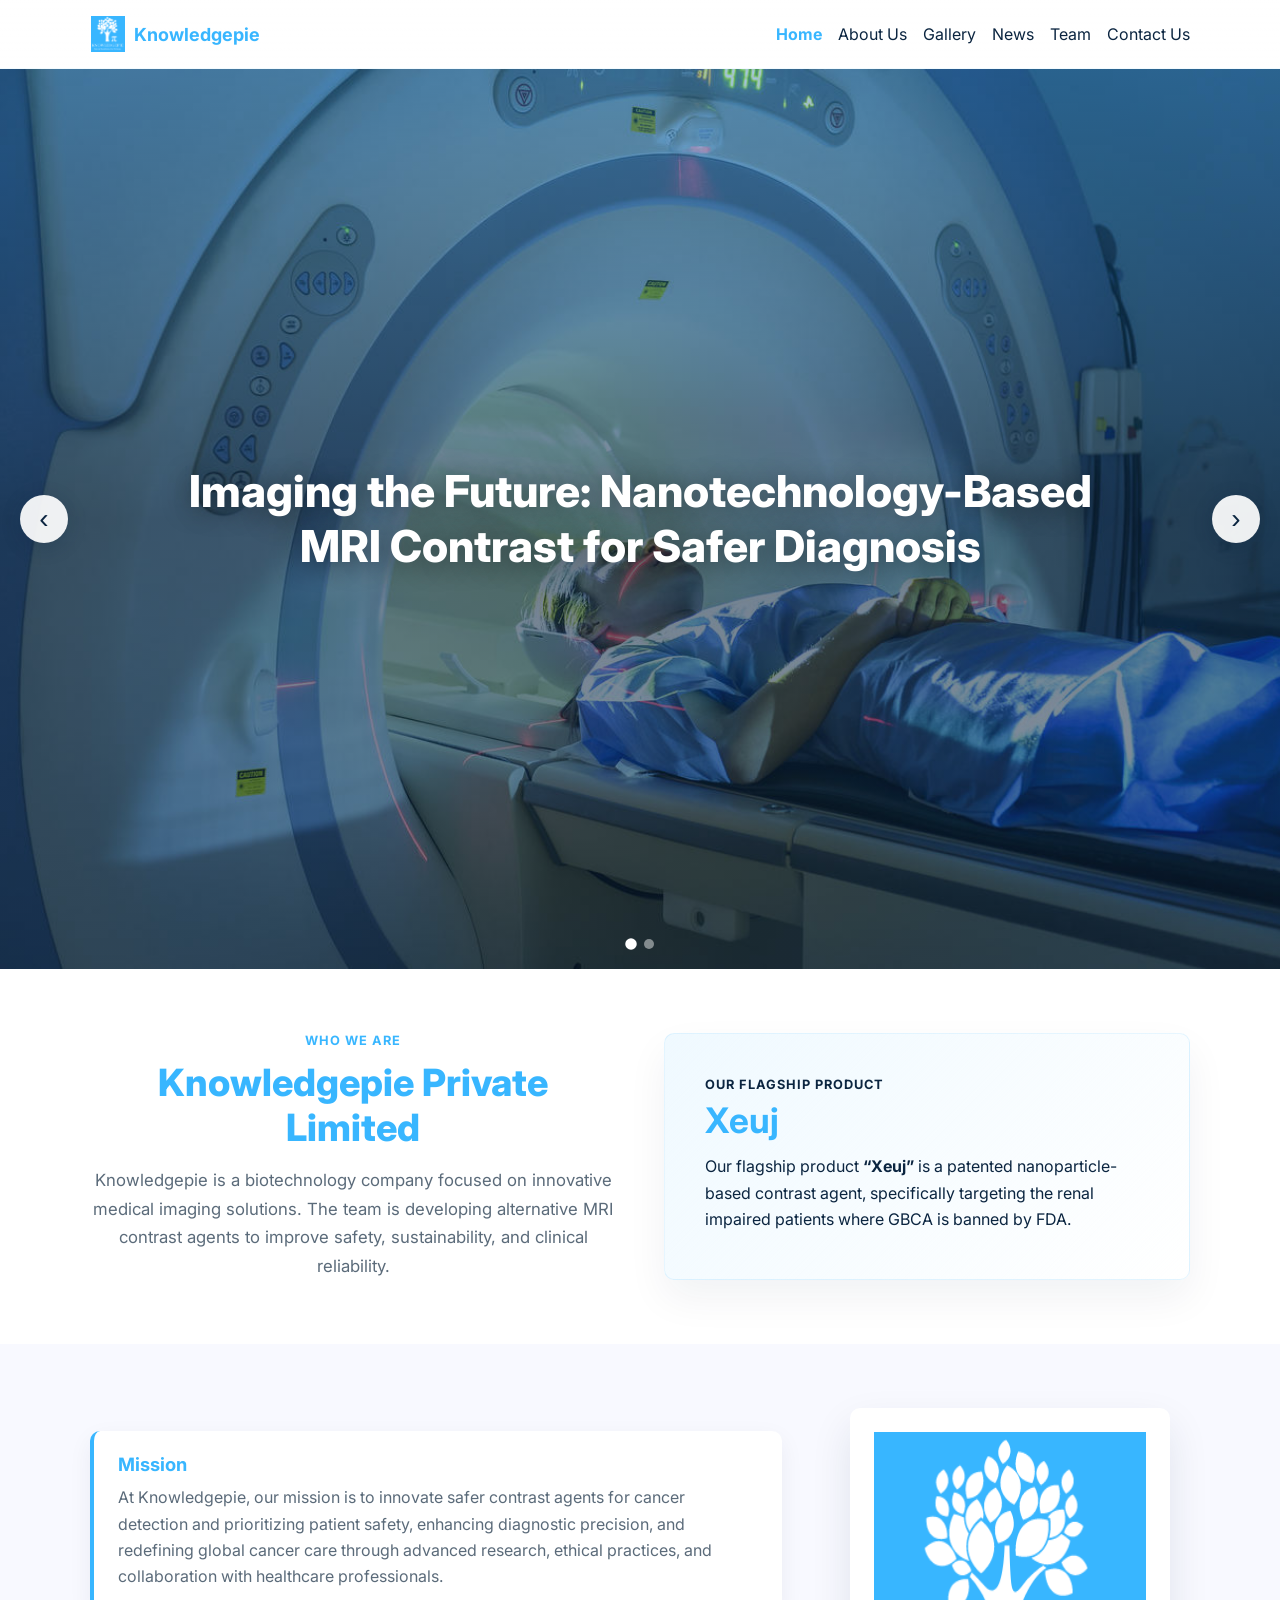
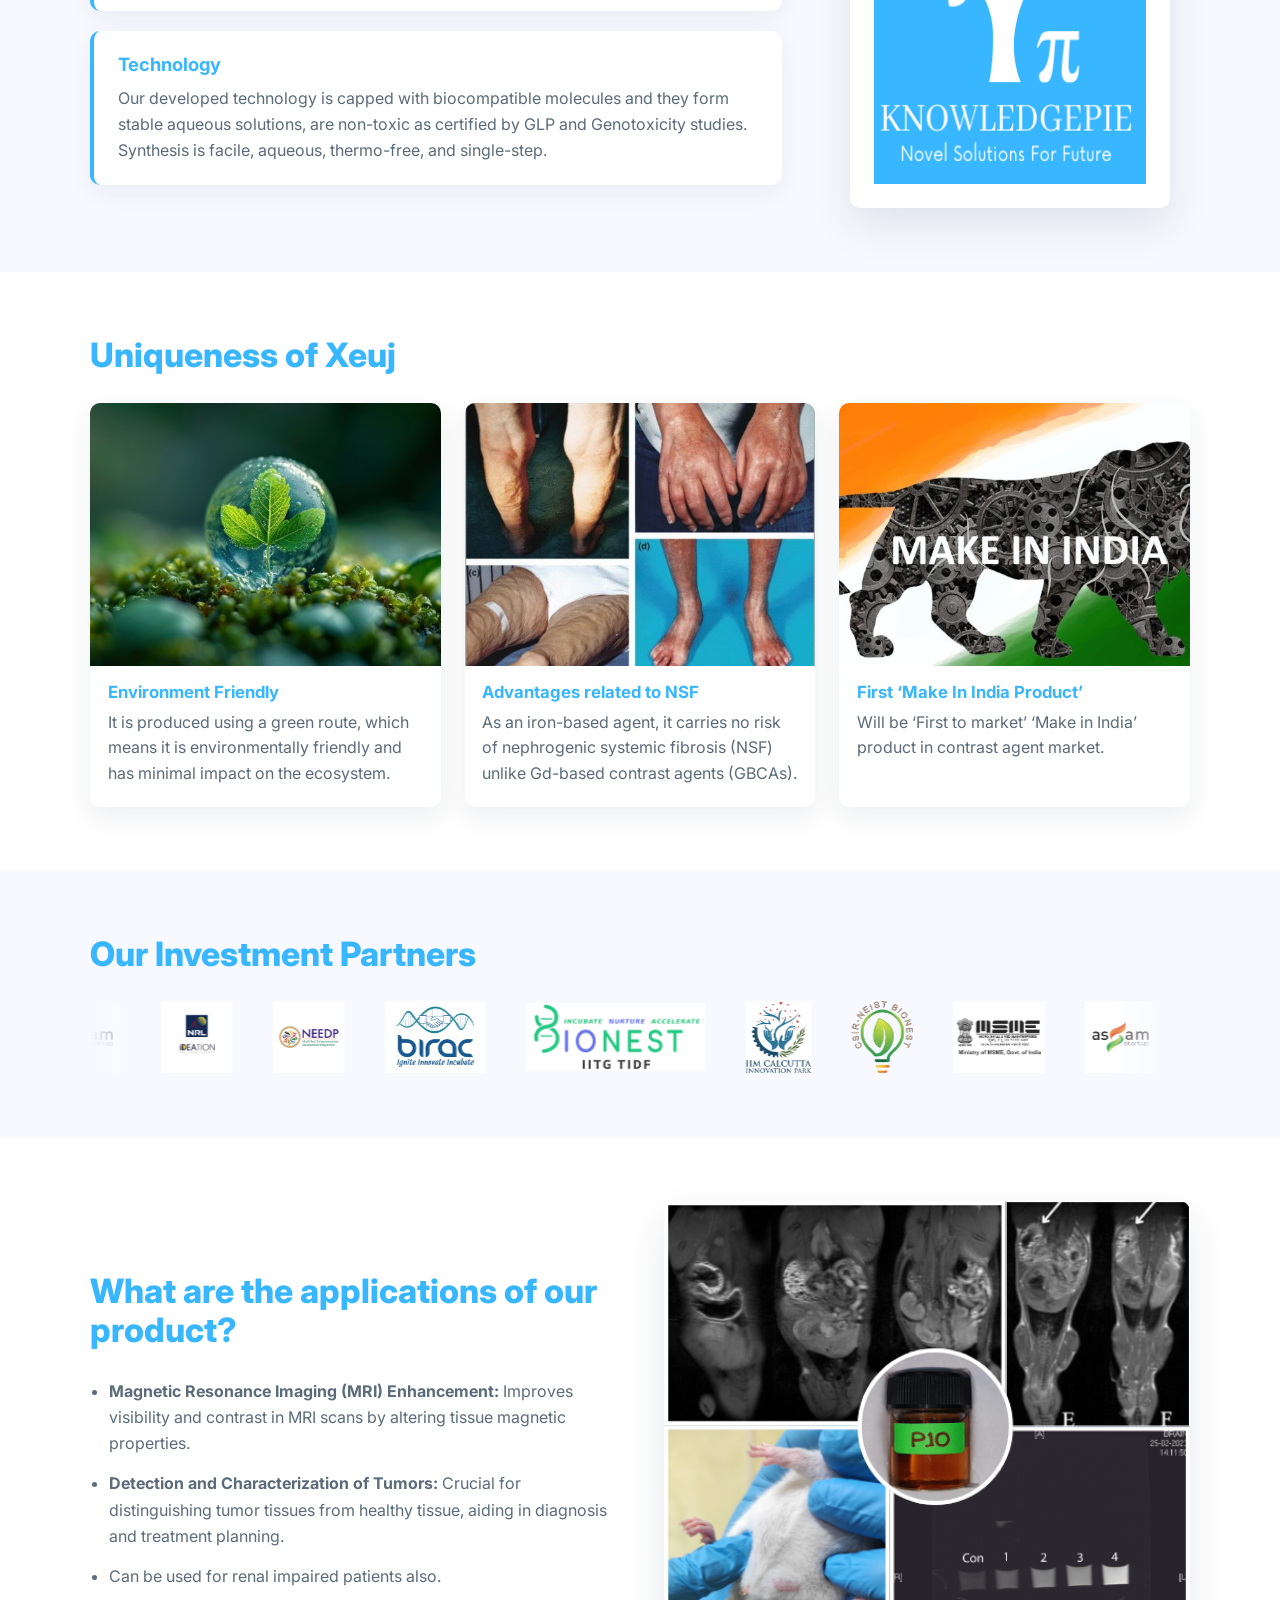
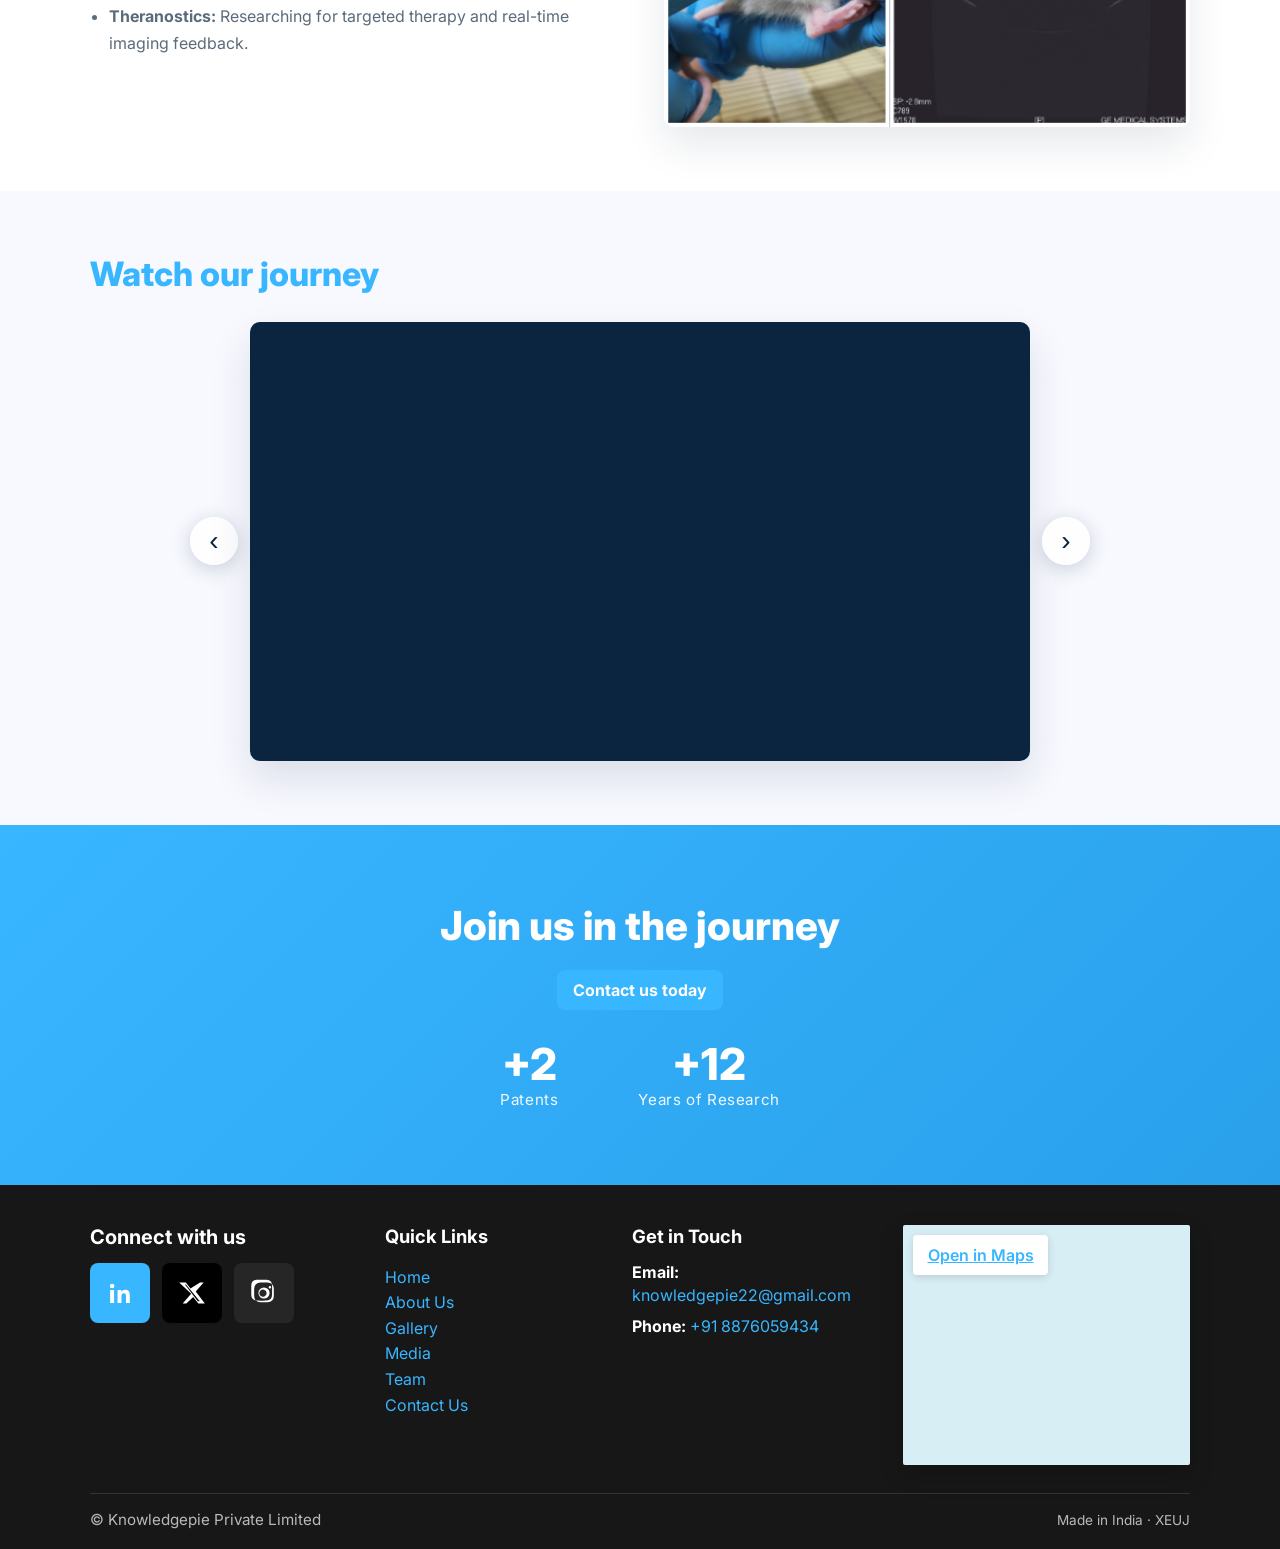
==== index.html @ c843dbf9 "first commit" ====
<!doctype html>
<html lang="en">

<head>
  <meta charset="utf-8" />
  <meta name="viewport" content="width=device-width,initial-scale=1" />
  <title>Knowledgepie — Green MRI Contrast</title>
  <link rel="preconnect" href="https://fonts.gstatic.com" crossorigin>
  <link href="https://fonts.googleapis.com/css2?family=Inter:wght@300;400;600;700;800&display=swap" rel="stylesheet">
  <link rel="stylesheet" href="css/style.css">
</head>

<body class="page-home">
  <header class="site-header">
    <div class="container header-inner">
      <a class="brand" href="index.html">
        <img src="media/logo.png" alt="Knowledgepie logo" class="brand-logo">
        <span class="brand-text">Knowledgepie</span>
      </a>
      <button id="navToggle" class="nav-toggle" type="button" aria-label="Open menu" aria-expanded="false" aria-controls="siteNav">
        <span class="nav-toggle-icon nav-toggle-menu" aria-hidden="true">☰</span>
        <span class="nav-toggle-icon nav-toggle-close" aria-hidden="true">✕</span>
      </button>
      <nav id="siteNav" class="site-nav">
        <a href="index.html">Home</a>
        <a href="about.html">About Us</a>
        <a href="gallery.html">Gallery</a>
        <a href="news.html">News</a>
        <a href="team.html">Team</a>
        <a href="contact.html">Contact Us</a>
      </nav>
    </div>
  </header>

  <main class="home-main">
    <section class="home-banner" aria-label="Featured highlights">
      <div class="home-banner-track" id="homeBannerTrack">
        <article class="home-banner-slide is-active" data-slide="0">
          <img src="media/index/banner1.jpg" alt="Nanotechnology-based MRI contrast research" width="1920" height="1080">
          <div class="home-banner-overlay">
            <p class="home-banner-text">Imaging the Future: Nanotechnology-Based MRI Contrast for Safer Diagnosis</p>
          </div>
        </article>
        <article class="home-banner-slide" data-slide="1" hidden>
          <img src="media/index/banner2.jpg" alt="Xeuj nanoparticle contrast agent" width="1920" height="1080">
          <div class="home-banner-overlay">
            <p class="home-banner-text">Xeuj is a patented nanoparticle-based contrast agent, specifically targeting the renal impaired patients where GBCA is banned by FDA</p>
          </div>
        </article>
      </div>
      <button type="button" class="home-carousel-btn home-banner-prev" id="homeBannerPrev" aria-label="Previous slide">‹</button>
      <button type="button" class="home-carousel-btn home-banner-next" id="homeBannerNext" aria-label="Next slide">›</button>
      <div class="home-banner-dots" id="homeBannerDots" role="tablist" aria-label="Banner slides">
        <button type="button" role="tab" aria-selected="true" aria-controls="homeBannerTrack" data-index="0" class="is-active"></button>
        <button type="button" role="tab" aria-selected="false" data-index="1"></button>
      </div>
    </section>

    <section class="home-section home-intro">
      <div class="container home-intro-grid">
        <div class="home-intro-col home-about">
          <p class="eyebrow">Who we are</p>
          <h2>Knowledgepie Private Limited</h2>
          <p class="home-about-lead">Knowledgepie is a biotechnology company focused on innovative medical imaging solutions. The team is developing alternative MRI contrast agents to improve safety, sustainability, and clinical reliability.</p>
        </div>
        <div class="home-intro-col home-xeuj">
          <div class="home-xeuj-card">
            <p class="eyebrow">Our flagship product</p>
            <h2>Xeuj</h2>
            <p>Our flagship product <strong>“Xeuj”</strong> is a patented nanoparticle-based contrast agent, specifically targeting the renal impaired patients where GBCA is banned by FDA.</p>
          </div>
        </div>
      </div>
    </section>

    <section class="home-section home-mission-tech alt">
      <div class="container home-mission-tech-grid">
        <div class="home-mission-tech-copy">
          <div class="home-pillar">
            <h3>Mission</h3>
            <p>At Knowledgepie, our mission is to innovate safer contrast agents for cancer detection and prioritizing patient safety, enhancing diagnostic precision, and redefining global cancer care through advanced research, ethical practices, and collaboration with healthcare professionals.</p>
          </div>
          <div class="home-pillar">
            <h3>Technology</h3>
            <p>Our developed technology is capped with biocompatible molecules and they form stable aqueous solutions, are non-toxic as certified by GLP and Genotoxicity studies. Synthesis is facile, aqueous, thermo-free, and single-step.</p>
          </div>
        </div>
        <div class="home-mission-tech-visual">
          <img src="media/logo.png" alt="Knowledgepie innovation" width="400" height="400" loading="lazy">
        </div>
      </div>
    </section>

    <section class="home-section home-uniqueness" aria-label="Uniqueness of Xeuj">
      <div class="container">
        <h2 class="home-section-title">Uniqueness of Xeuj</h2>
        <div class="home-uniqueness-grid">
          <article class="home-unique-card">
            <div class="home-unique-media">
              <img src="media/index/environentment%20friendly.jpg" alt="Environment friendly production" width="400" height="300" loading="lazy">
            </div>
            <h3>Environment Friendly</h3>
            <p>It is produced using a green route, which means it is environmentally friendly and has minimal impact on the ecosystem.</p>
          </article>
          <article class="home-unique-card">
            <div class="home-unique-media">
              <img src="media/index/Advantages%20related%20to%20NSF.jpg" alt="Advantages related to NSF" width="400" height="300" loading="lazy">
            </div>
            <h3>Advantages related to NSF</h3>
            <p>As an iron-based agent, it carries no risk of nephrogenic systemic fibrosis (NSF) unlike Gd-based contrast agents (GBCAs).</p>
          </article>
          <article class="home-unique-card">
            <div class="home-unique-media">
              <img src="media/index/Make-in-India.jpg" alt="Make in India product" width="400" height="300" loading="lazy">
            </div>
            <h3>First &lsquo;Make In India Product&rsquo;</h3>
            <p>Will be &lsquo;First to market&rsquo; &lsquo;Make in India&rsquo; product in contrast agent market.</p>
          </article>
        </div>
      </div>
    </section>

    <section class="home-section home-partners alt" aria-label="Investment partners">
      <div class="container">
        <h2 class="home-section-title">Our Investment Partners</h2>
        <div class="home-partners-carousel">
          <div class="home-partners-track" id="homePartnersTrack">
            <img src="media/index/partner1.jpg" alt="Investment partner" width="200" height="120" loading="lazy">
            <img src="media/index/partner2.jpg" alt="Investment partner" width="200" height="120" loading="lazy">
            <img src="media/index/partner3.png" alt="Investment partner" width="200" height="120" loading="lazy">
            <img src="media/index/partner4.jpg" alt="Investment partner" width="200" height="120" loading="lazy">
            <img src="media/index/partner5.png" alt="Investment partner" width="200" height="120" loading="lazy">
            <img src="media/index/partner6.png" alt="Investment partner" width="200" height="120" loading="lazy">
            <img src="media/index/partner7.png" alt="Investment partner" width="200" height="120" loading="lazy">
            <img src="media/index/partner8.jpeg" alt="Investment partner" width="200" height="120" loading="lazy">
          </div>
        </div>
      </div>
    </section>

    <section class="home-section home-applications">
      <div class="container home-applications-grid">
        <div class="home-applications-copy">
          <h2 class="home-section-title">What are the applications of our product?</h2>
          <ul class="home-applications-list">
            <li><strong>Magnetic Resonance Imaging (MRI) Enhancement:</strong> Improves visibility and contrast in MRI scans by altering tissue magnetic properties.</li>
            <li><strong>Detection and Characterization of Tumors:</strong> Crucial for distinguishing tumor tissues from healthy tissue, aiding in diagnosis and treatment planning.</li>
            <li>Can be used for renal impaired patients also.</li>
            <li><strong>Theranostics:</strong> Researching for targeted therapy and real-time imaging feedback.</li>
          </ul>
        </div>
        <div class="home-applications-visual">
          <img src="media/index/applications.png" alt="Applications of Xeuj MRI contrast agent" width="600" height="500" loading="lazy">
        </div>
      </div>
    </section>

    <section class="home-section home-videos alt" aria-label="Videos">
      <div class="container">
        <h2 class="home-section-title">Watch our journey</h2>
        <div class="home-videos-carousel" id="homeVideosCarousel">
          <button type="button" class="home-carousel-btn home-videos-prev" id="homeVideosPrev" aria-label="Previous video">‹</button>
          <div class="home-videos-viewport">
            <div class="home-videos-track" id="homeVideosTrack">
              <div class="home-video-slide is-active" data-youtube-id="">
                <div class="home-video-embed">
                  <iframe title="Knowledgepie video 1" data-src="" allow="accelerometer; autoplay; clipboard-write; encrypted-media; gyroscope; picture-in-picture" allowfullscreen loading="lazy"></iframe>
                </div>
              </div>
              <div class="home-video-slide" data-youtube-id="" hidden>
                <div class="home-video-embed">
                  <iframe title="Knowledgepie video 2" data-src="" allow="accelerometer; autoplay; clipboard-write; encrypted-media; gyroscope; picture-in-picture" allowfullscreen loading="lazy"></iframe>
                </div>
              </div>
            </div>
          </div>
          <button type="button" class="home-carousel-btn home-videos-next" id="homeVideosNext" aria-label="Next video">›</button>
        </div>
      </div>
    </section>

    <section class="home-cta" aria-label="Join us">
      <div class="container home-cta-inner">
        <h2>Join us in the journey</h2>
        <a href="contact.html" class="btn primary home-cta-btn">Contact us today</a>
        <div class="home-stats">
          <div class="home-stat">
            <span class="home-stat-value" data-count="2">+2</span>
            <span class="home-stat-label">Patents</span>
          </div>
          <div class="home-stat">
            <span class="home-stat-value" data-count="12">+12</span>
            <span class="home-stat-label">Years of Research</span>
          </div>
        </div>
      </div>
    </section>
  </main>

  <footer class="site-footer">
    <div class="container footer-grid">
      <section class="footer-col footer-social" aria-labelledby="footer-connect-title">
        <h2 id="footer-connect-title">Connect with us</h2>
        <div class="social-links" aria-label="Social links">
          <a class="social-link linkedin" href="#" aria-label="LinkedIn">
            <svg viewBox="0 0 24 24" aria-hidden="true">
              <path
                d="M6.94 20.5H3.56V9.49h3.38V20.5ZM5.25 8a1.96 1.96 0 1 1 0-3.92 1.96 1.96 0 0 1 0 3.92Zm15.25 12.5h-3.37v-5.35c0-1.28-.03-2.93-1.79-2.93-1.8 0-2.08 1.4-2.08 2.84v5.44H9.9V9.49h3.23v1.5h.05c.45-.85 1.55-1.75 3.2-1.75 3.42 0 4.05 2.25 4.05 5.18v6.08Z" />
            </svg>
          </a>
          <a class="social-link x" href="#" aria-label="X">
            <svg viewBox="0 0 24 24" aria-hidden="true">
              <path
                d="M18.9 3H22l-6.78 7.75L23 21h-5.58l-4.37-5.67L7.14 21H4.01l7.28-8.33L1 3h5.73l3.93 5.15L18.9 3Zm-1.95 16h1.72L6.8 4.81H5.96L16.95 19Z" />
            </svg>
          </a>
          <a class="social-link instagram" href="#" aria-label="Instagram">
            <svg viewBox="0 0 24 24" aria-hidden="true">
              <path
                d="M12 7.2A4.8 4.8 0 1 0 12 16.8 4.8 4.8 0 0 0 12 7.2Zm0 7.92A3.12 3.12 0 1 1 12 9.12a3.12 3.12 0 0 1 0 6Zm6.15-8.13a1.08 1.08 0 1 1-2.16 0 1.08 1.08 0 0 1 2.16 0ZM20.4 8.4a5.4 5.4 0 0 0-1.47-3.82A5.4 5.4 0 0 0 15.1 3.1C13.91 3.05 10.09 3.05 8.9 3.1A5.4 5.4 0 0 0 5.07 4.58 5.4 5.4 0 0 0 3.6 8.4c-.05 1.19-.05 5.01 0 6.2a5.4 5.4 0 0 0 1.47 3.82A5.4 5.4 0 0 0 8.9 19.9c1.19.05 5.01.05 6.2 0a5.4 5.4 0 0 0 3.83-1.47 5.4 5.4 0 0 0 1.47-3.82c.05-1.19.05-5.01 0-6.2Zm-1.94 7.52a3.83 3.83 0 0 1-2.16 2.16c-1.5.6-5.07.46-6.3.46s-4.8.13-6.3-.46a3.83 3.83 0 0 1-2.16-2.16c-.6-1.5-.46-5.07-.46-6.3s-.13-4.8.46-6.3a3.83 3.83 0 0 1 2.16-2.16c1.5-.6 5.07-.46 6.3-.46s4.8-.13 6.3.46a3.83 3.83 0 0 1 2.16 2.16c.6 1.5.46 5.07.46 6.3s.13 4.8-.46 6.3Z" />
            </svg>
          </a>
        </div>
      </section>

      <nav class="footer-col footer-links" aria-labelledby="footer-links-title">
        <h2 id="footer-links-title">Quick Links</h2>
        <a href="index.html">Home</a>
        <a href="about.html">About Us</a>
        <a href="gallery.html">Gallery</a>
        <a href="news.html">Media</a>
        <a href="team.html">Team</a>
        <a href="contact.html">Contact Us</a>
      </nav>

      <section class="footer-col footer-contact" aria-labelledby="footer-contact-title">
        <h2 id="footer-contact-title">Get in Touch</h2>
        <p><strong>Email:</strong> <a href="mailto:knowledgepie22@gmail.com">knowledgepie22@gmail.com</a></p>
        <p><strong>Phone:</strong> <a href="tel:+918876059434">+91 8876059434</a></p>
      </section>

      <section class="footer-col footer-map" aria-labelledby="footer-map-title">
        <h2 id="footer-map-title" class="sr-only">Map</h2>
        <div class="map-link">
          <a class="map-button" href="https://www.google.com/maps/search/?api=1&query=Knowledgepie%20Private%20Limited"
            target="_blank" rel="noreferrer">Open in Maps</a>
          <iframe title="Knowledgepie location preview"
            src="https://www.openstreetmap.org/export/embed.html?bbox=94.420%2C26.620%2C94.560%2C26.780&layer=mapnik"
            loading="lazy" referrerpolicy="no-referrer-when-downgrade"></iframe>
        </div>
      </section>
    </div>
    <div class="container footer-bottom">
      <div>© Knowledgepie Private Limited</div>
      <div class="small">Made in India · XEUJ</div>
    </div>
  </footer>

  <script src="js/main.js"></script>
  <script src="js/home.js"></script>
</body>

</html>
---- css/style.css ----
:root{
  --color-primary:rgba(56, 182, 255, 1);
  --color-accent:#2ecc71;
  --color-surface:#f8f9ff;
  --color-text:#0b2540;
  --color-muted:#5b6b7a;
  --radius:10px;
  --max-width:1100px;
  font-size:16px;
}
*{box-sizing:border-box}
html,body{height:100%}
body{
  margin:0;
  font-family:Inter,system-ui,-apple-system,Segoe UI,Roboto,"Helvetica Neue",Arial;
  color:var(--color-text);
  background:var(--color-surface);
  -webkit-font-smoothing:antialiased;
}
.container{width:90%;max-width:var(--max-width);margin:0 auto}
.site-header{background:linear-gradient(180deg,rgba(255,255,255,0.96),rgba(255,255,255,0.92));position:sticky;top:0;z-index:40;border-bottom:1px solid rgba(56, 182, 255,0.06)}
.header-inner{display:flex;align-items:center;justify-content:space-between;padding:1rem 0;position:relative}
.brand{display:flex;align-items:center;gap:.5rem;font-weight:700;color:var(--color-primary);text-decoration:none;font-size:1.125rem;position:relative;z-index:70}
.brand-logo{height:36px;width:36px;object-fit:contain}
.brand-text{display:inline-block}
.nav-toggle{display:none;position:relative;z-index:70;width:2.75rem;height:2.75rem;padding:0;border:0;border-radius:8px;background:transparent;color:var(--color-primary);cursor:pointer;line-height:1}
.nav-toggle-icon{position:absolute;inset:0;display:flex;align-items:center;justify-content:center;font-size:1.4rem;transition:opacity .2s ease,transform .2s ease}
.nav-toggle-close{opacity:0;pointer-events:none;transform:scale(.85)}
.nav-toggle.is-open .nav-toggle-menu{opacity:0;pointer-events:none;transform:scale(.85)}
.nav-toggle.is-open .nav-toggle-close{opacity:1;pointer-events:auto;transform:scale(1)}
.site-nav{display:flex;align-items:center}
.site-nav a{margin-left:1rem;color:var(--color-text);text-decoration:none}
.site-nav a.active,.site-nav a[aria-current="page"]{color:var(--color-primary);font-weight:700}
.site-nav a.cta{padding:.5rem .75rem;border-radius:6px;background:var(--color-primary);color:white}
.hero{padding:3.25rem 0;background:linear-gradient(90deg,var(--color-surface),#ffffff)}
.hero-grid{display:grid;grid-template-columns:1fr 420px;gap:2rem;align-items:center}
.hero-copy h1{font-size:2rem;margin:0 0 .5rem}
.lead{color:var(--color-muted);margin:0 0 1rem}
.hero-ctas .btn{margin-right:.5rem}
.hero-visual{border-radius:14px;overflow:hidden;box-shadow:0 18px 40px rgba(11,37,64,.12)}
.hero-visual img{display:block;width:100%;height:100%;min-height:260px;object-fit:cover}
.mock-mri{height:260px;border-radius:14px;background:linear-gradient(135deg,var(--color-primary),rgba(56, 182, 255, 1));display:flex;align-items:center;justify-content:center;color:white;font-weight:700}
.page-hero{padding:2.5rem 0 1.25rem;background:linear-gradient(180deg,#ffffff,var(--color-surface))}
.page-hero-inner{max-width:760px}
.eyebrow{margin:0 0 .5rem;color:var(--color-primary);font-weight:700;letter-spacing:.08em;text-transform:uppercase;font-size:.8rem}
.page-hero h1{margin:0 0 .5rem;font-size:2.1rem;line-height:1.1}
.section{padding:2.5rem 0}
.section.alt{background:#ffffff}

/* About page */
body.page-about{background:#fff}
.about-hero{position:relative;padding:2.25rem 0;background:#0b2540;overflow:hidden}
.about-hero::before{content:"";position:absolute;inset:0;background-image:url("../media/gallery/WhatsApp%20Image%202024-09-13%20at%203.11.59%20PM.jpeg");background-size:cover;background-position:center;opacity:.9;transform:scale(1.02)}
.about-hero::after{content:"";position:absolute;inset:0;background:linear-gradient(90deg,rgba(11,37,64,.62),rgba(11,37,64,.18))}
.about-hero-inner{position:relative;min-height:150px;display:flex;flex-direction:column;justify-content:center;color:#fff}
.about-hero h1{margin:0;font-size:clamp(2.2rem,5vw,3.1rem);line-height:1.05;font-weight:800}

.about-intro{padding:3rem 0;background:#fff}
.about-intro-grid{display:grid;grid-template-columns:1.1fr .9fr;gap:2.5rem;align-items:start}
.about-kicker-row{display:flex;align-items:center;gap:1rem}
.about-kicker{margin:0;color:rgba(56, 182, 255, 1);font-size:.85rem}
.about-kicker-line{width:26px;height:2px;background:rgba(56, 182, 255, 1);border-radius:1px;display:inline-block}
.about-title{margin:.75rem 0 .85rem;font-size:clamp(1.9rem,3.5vw,2.35rem);line-height:1.05;color:rgba(56, 182, 255, 1);font-weight:800}
.about-intro-lead{margin:0;color:var(--color-muted);line-height:1.65}

.about-logo-panel{display:grid;grid-template-columns:120px 1fr;gap:1rem;align-items:start}
.about-logo-box{width:120px;height:120px;border-radius:2px;background:rgba(56, 182, 255, 1);display:flex;align-items:center;justify-content:center;box-shadow:0 14px 34px rgba(11,37,64,.14)}
.about-logo-box img{width:92px;height:92px;object-fit:contain;background:#fff;border-radius:6px;padding:10px}
.about-logo-copy{margin:0;color:var(--color-muted);line-height:1.65}

.about-usps{padding:1.25rem 0 3.5rem;background:#fff}
.about-usps h2{margin:0 0 1.5rem;font-size:clamp(1.7rem,3vw,2.2rem);color:rgba(56, 182, 255, 1);font-weight:800}
.usp-item{display:grid;grid-template-columns:260px 1fr;gap:2rem;align-items:center;padding:1.85rem 0}
.usp-item + .usp-item{border-top:1px solid rgba(11,37,64,0.06)}
.usp-media{background:#fff;border-radius:4px;box-shadow:0 18px 40px rgba(11,37,64,.12);padding:1.15rem;display:flex;align-items:center;justify-content:center;min-height:155px}
.usp-media svg{width:100%;max-width:220px;height:auto;display:block}
.usp-content{padding-bottom:1rem;border-bottom:2px solid rgba(56, 182, 255, 0.65)}
.usp-content h3{margin:0 0 .55rem;color:rgba(56, 182, 255, 1);font-size:1.05rem;font-weight:800}
.usp-content p{margin:0;color:var(--color-muted);line-height:1.65;font-size:.95rem}

@media (max-width:880px){
  .about-intro-grid{grid-template-columns:1fr}
  .about-logo-panel{grid-template-columns:96px 1fr}
  .about-logo-box{width:96px;height:96px}
  .about-logo-box img{width:74px;height:74px;padding:8px}
  .usp-item{grid-template-columns:1fr;gap:1rem}
  .usp-media{max-width:440px}
}
@media (max-width:520px){
  .usp-media{max-width:100%}
}
.features{display:grid;grid-template-columns:repeat(auto-fit,minmax(200px,1fr));gap:1rem;margin-top:1rem}
.features article{background:white;padding:1rem;border-radius:10px;box-shadow:0 1px 4px rgba(11,37,64,0.04)}
.team-grid{display:grid;grid-template-columns:repeat(auto-fit,minmax(180px,1fr));gap:1rem;margin-top:1rem}
.card{background:white;padding:1rem;border-radius:10px;display:flex;flex-direction:column;align-items:center;text-align:center}
.avatar{width:64px;height:64px;border-radius:50%;background:var(--color-primary);color:white;display:flex;align-items:center;justify-content:center;font-weight:700;margin-bottom:.5rem}
.news-list{margin:0;padding-left:1.25rem;color:var(--color-muted)}
.contact-grid{display:grid;grid-template-columns:1fr 360px;gap:2rem;align-items:start}
.contact-form{background:white;padding:1rem;border-radius:10px;box-shadow:0 1px 6px rgba(11,37,64,0.04)}
.contact-form label{display:block;margin-bottom:.75rem}
.contact-form span{display:block;font-weight:600;margin-bottom:.25rem}
.contact-form input,.contact-form textarea{width:100%;padding:.5rem;border:1px solid #e6eefb;border-radius:6px}
.btn{display:inline-block;padding:.6rem 1rem;border-radius:8px;text-decoration:none;border:0;cursor:pointer}
.btn.primary{background:var(--color-primary);color:#fff}
.btn.ghost{background:transparent;border:1px solid rgba(56, 182, 255,0.12);color:var(--color-primary)}
.site-footer{padding:2.5rem 0 1.25rem;background:#171717;color:#fff}
.footer-grid{display:grid;grid-template-columns:1.1fr .9fr 1fr 1.2fr;gap:2rem;align-items:start}
.footer-col h2{margin:0 0 .85rem;font-size:1.15rem;line-height:1.2;color:#fff}
.footer-social h2{font-size:1.25rem}
.social-links{display:flex;gap:.75rem;flex-wrap:wrap}
.social-link{width:60px;height:60px;border-radius:8px;display:inline-flex;align-items:center;justify-content:center;text-decoration:none;color:#fff;transition:transform .2s ease,opacity .2s ease}
.social-link:hover{transform:translateY(-2px);opacity:.92}
.social-link svg{width:28px;height:28px;fill:currentColor}
.social-link.linkedin{background:rgba(56, 182, 255, 1)}
.social-link.x{background:#000}
.social-link.instagram{background:#262626}
.footer-links{display:flex;flex-direction:column;gap:.35rem}
.footer-links a,.footer-contact a{color:rgba(56, 182, 255, 1);text-decoration:none}
.footer-links a:hover,.footer-contact a:hover{text-decoration:underline}
.footer-contact p{margin:0 0 .45rem;line-height:1.45}
.footer-map{min-width:0}
.map-link{position:relative;display:block;border-radius:2px;overflow:hidden;min-height:240px;background:#d8eef5;text-decoration:none;color:#fff;box-shadow:0 10px 24px rgba(0,0,0,.18)}
.map-button{position:absolute;top:10px;left:10px;z-index:2;display:inline-flex;align-items:center;gap:.35rem;padding:.6rem .9rem;border-radius:4px;background:#fff;color:rgba(56, 182, 255, 1);font-weight:600;box-shadow:0 2px 8px rgba(0,0,0,.14)}
.map-link iframe{position:absolute;inset:0;width:100%;height:100%;border:0;display:block;filter:saturate(1.02) contrast(1.02)}
.footer-bottom{display:flex;justify-content:space-between;align-items:center;gap:1rem;margin-top:1.75rem;padding-top:1rem;border-top:1px solid rgba(255,255,255,.12);color:rgba(255,255,255,.7);font-size:.95rem}
.sr-only{position:absolute;width:1px;height:1px;padding:0;margin:-1px;overflow:hidden;clip:rect(0,0,0,0);white-space:nowrap;border:0}
.muted{color:var(--color-muted)}
.small{font-size:.85rem}

/* Gallery page */
body.page-gallery{background:#fff}
.gallery-page{padding:2rem 0 3rem}
.gallery-page h1{margin:0 0 1.5rem;font-size:2rem;font-weight:800;color:#111}
.gallery-grid{display:grid;grid-template-columns:repeat(3,1fr);gap:1rem}
.gallery-item{position:relative;margin:0;padding:0;border:0;border-radius:4px;overflow:hidden;cursor:pointer;background:#e8eef5;text-align:left;aspect-ratio:1;transition:box-shadow .2s ease,transform .2s ease}
.gallery-item:hover,.gallery-item:focus-visible{box-shadow:0 8px 24px rgba(11,37,64,.14);transform:translateY(-2px);outline:2px solid rgba(56, 182, 255,.35);outline-offset:2px}
.gallery-item img{width:100%;height:100%;object-fit:cover;display:block;transition:transform .25s ease}
.gallery-item:hover img{transform:scale(1.03)}
.gallery-item-caption{position:absolute;left:0;right:0;bottom:0;padding:.55rem .65rem;font-size:.78rem;line-height:1.35;color:#fff;background:linear-gradient(transparent,rgba(0,0,0,.72))}
.gallery-loading,.gallery-empty{grid-column:1/-1;text-align:center;color:var(--color-muted);padding:2rem}
body.gallery-modal-open{overflow:hidden}
.gallery-lightbox{position:fixed;inset:0;z-index:100;display:flex;align-items:center;justify-content:center;padding:1rem}
.gallery-lightbox[hidden]{display:none}
.gallery-lightbox-backdrop{position:absolute;inset:0;background:rgba(11,37,64,.82);backdrop-filter:blur(3px)}
.gallery-lightbox-dialog{position:relative;width:min(1100px,100%);max-height:min(92vh,920px);display:flex;align-items:center;justify-content:center;gap:.5rem}
.gallery-lightbox-figure{margin:0;max-width:min(920px,100%);max-height:min(88vh,860px);display:flex;flex-direction:column;align-items:center}
.gallery-lightbox-figure img{max-width:100%;max-height:min(78vh,760px);width:auto;height:auto;object-fit:contain;display:block;border-radius:6px;box-shadow:0 20px 50px rgba(0,0,0,.35)}
.gallery-lightbox-figure figcaption{margin-top:.75rem;padding:0 .5rem;color:#fff;font-size:.95rem;line-height:1.45;text-align:center;max-width:720px}
.gallery-lightbox-figure figcaption[hidden]{display:none}
.gallery-lightbox-close{position:absolute;top:-2.75rem;right:0;z-index:3;width:2.5rem;height:2.5rem;border:0;border-radius:50%;background:rgba(255,255,255,.95);color:#111;font-size:1.5rem;line-height:1;cursor:pointer}
.gallery-lightbox-close:hover{background:#fff;color:var(--color-primary)}
.gallery-lightbox-nav{flex-shrink:0;width:2.75rem;height:2.75rem;border:0;border-radius:50%;background:rgba(255,255,255,.92);color:#111;font-size:1.35rem;line-height:1;cursor:pointer;box-shadow:0 2px 10px rgba(0,0,0,.2)}
.gallery-lightbox-nav:hover:not(:disabled){background:#fff;color:var(--color-primary)}
.gallery-lightbox-nav:disabled{opacity:.35;cursor:default}

@media (max-width:880px){
  .hero-grid{grid-template-columns:1fr}
  .contact-grid{grid-template-columns:1fr}
  .footer-grid{grid-template-columns:1fr 1fr;gap:1.5rem}
  .footer-bottom{flex-direction:column;align-items:flex-start}
  .nav-toggle{display:block}
  .nav-toggle.is-open{color:#fff}
  .site-nav{position:fixed;inset:0;width:100%;height:100%;min-height:100vh;min-height:100dvh;display:none;flex-direction:column;align-items:center;justify-content:center;padding:5rem 1.5rem 2rem;gap:.75rem;background:linear-gradient(180deg,rgba(56,182,255,.97),rgba(42,160,235,.97));color:#fff;z-index:60;overflow-y:auto}
  .site-nav.open{display:flex}
  .site-nav a{display:block;width:min(320px,100%);margin:0;padding:.95rem 2rem;border-radius:12px;background:rgba(255,255,255,.08);color:#fff;text-decoration:none;font-weight:600;font-size:1.05rem;text-align:center}
  .site-nav a:hover,.site-nav a:focus-visible{background:rgba(255,255,255,.16);outline:2px solid rgba(255,255,255,.35);outline-offset:2px}
  .site-nav a.active,.site-nav a[aria-current="page"]{background:#fff;color:var(--color-primary)}
  .site-nav a.cta{background:#fff;color:var(--color-primary)}
  body.nav-open{overflow:hidden}
  .site-header.nav-open{background:transparent;border-bottom-color:transparent}
  .gallery-grid{grid-template-columns:repeat(2,1fr)}
}

@media (max-width:640px){
  .footer-grid{grid-template-columns:1fr}
  .map-link{min-height:220px}
  .gallery-grid{grid-template-columns:1fr}
  .gallery-lightbox-dialog{flex-direction:column;padding-top:2.5rem}
  .gallery-lightbox-close{top:.25rem;right:.25rem}
  .gallery-lightbox-nav{width:2.25rem;height:2.25rem}
}

/* Team page */
body.page-team{background:#fff}
.team-page{padding:2rem 0 3rem}
.team-founder{display:grid;grid-template-columns:minmax(200px,27%) 1fr;gap:2rem;align-items:center;margin-bottom:3rem}
.team-founder-photo{margin:0;border-radius:4px;overflow:hidden}
.team-founder-photo img{display:block;width:100%;height:100%;min-height:320px;object-fit:cover;object-position:61% 50%}
.team-founder-label{margin:0 0 .35rem;font-size:1.05rem;font-weight:700;color:#000}
.team-founder h1{margin:0 0 1rem;font-size:2rem;line-height:1.15;color:#000}
.team-founder-bio p{margin:0 0 1rem;line-height:1.6;color:#111}
.team-founder-contact{margin-top:.5rem}
.team-founder-contact p{margin:0 0 .35rem}
.team-founder-contact a{color:var(--color-primary)}
.team-section{margin-bottom:2.5rem}
.team-section > h2{margin:0 0 1.25rem;font-size:1.75rem;font-weight:700;color:#000}
.team-cards{display:grid;grid-template-columns:repeat(3,1fr);gap:0}
.team-card{padding:2rem;color:#000;display:flex;flex-direction:column;align-items:stretch;text-align:left}
.team-card-photo{margin:0 0 1rem}
.team-card-photo img{display:block;width:100%;max-width:360px;height:auto;object-fit:cover}
.team-card h3{margin:0 0 .75rem;font-size:1rem;line-height:1.5}
.team-card hr{width:100%;margin:0 0 .85rem;border:0;border-top:1px solid rgba(0,0,0,.35)}
.team-card p{margin:0 0 1rem;line-height:1.5;flex:1}
.team-card-yellow{background:#ffe97d}
.team-card-purple{background:#d1d1e1}
.team-card-blue{background:rgba(56, 182, 255, 0.2)}
.btn-contact{display:block;width:100%;margin-top:auto;padding:.85rem 1rem;border:0;border-radius:0;background:#000;color:#fff;text-align:center;text-decoration:none;font-weight:600;font-size:1rem;cursor:pointer}
.btn-contact:hover{background:#222;color:#fff}
.advisor-card .team-card-photo img{max-width:100%}
.scroll-top{position:fixed;right:1.25rem;bottom:1.25rem;width:44px;height:44px;border:0;border-radius:4px;background:var(--color-primary);color:#fff;font-size:1.25rem;line-height:1;cursor:pointer;opacity:0;visibility:hidden;transition:opacity .2s,visibility .2s;z-index:30;box-shadow:0 4px 12px rgba(56, 182, 255,.35)}
.scroll-top.visible{opacity:1;visibility:visible}

@media (max-width:900px){
  .team-founder{grid-template-columns:1fr}
  .team-founder-photo img{min-height:280px;max-height:420px}
  .team-cards{grid-template-columns:1fr}
  .team-card-photo img{max-width:100%}
}

@media (min-width:641px) and (max-width:900px){
  .team-cards{grid-template-columns:repeat(2,1fr)}
}

/* News page */
body.page-news{background:#f3f4f6}
.news-page{padding:2rem 0 3rem}
.news-section .container{display:flex;flex-direction:column;gap:2rem}
.news-grid{display:grid;grid-template-columns:repeat(3,1fr);gap:1.5rem}
.news-card{background:#fff;border-radius:8px;overflow:hidden;box-shadow:0 2px 12px rgba(11,37,64,.08);display:flex;flex-direction:column;cursor:pointer;transition:box-shadow .2s ease,transform .2s ease;border:0;text-align:left;width:100%}
.news-card:hover,.news-card:focus-visible{box-shadow:0 8px 24px rgba(11,37,64,.14);transform:translateY(-2px);outline:2px solid rgba(56, 182, 255,.35);outline-offset:2px}
.news-card-media{display:block;aspect-ratio:16/10;overflow:hidden;background:#e8eef5;pointer-events:none}
.news-card-media img{width:100%;height:100%;object-fit:cover;display:block;transition:transform .25s ease}
.news-card:hover .news-card-media img{transform:scale(1.03)}
.news-card-body{padding:1rem 1.1rem 1.25rem;flex:1;display:flex;flex-direction:column;pointer-events:none}
.news-card-title{margin:0 0 .45rem;font-size:1.05rem;line-height:1.35;font-weight:700;color:#111}
.news-card-meta{margin:0 0 .65rem;font-size:.85rem;color:var(--color-primary)}
.news-card-excerpt{margin:0;font-size:.9rem;line-height:1.55;color:var(--color-muted);flex:1}
body.news-modal-open{overflow:hidden}
.news-modal{position:fixed;inset:0;z-index:100;display:flex;align-items:center;justify-content:center;padding:1.25rem}
.news-modal[hidden]{display:none}
.news-modal-backdrop{position:absolute;inset:0;background:rgba(11,37,64,.65);backdrop-filter:blur(2px)}
.news-modal-dialog{position:relative;width:min(920px,100%);max-height:min(90vh,900px);background:#fff;border-radius:12px;box-shadow:0 24px 60px rgba(0,0,0,.28);display:flex;flex-direction:column;overflow:hidden}
.news-modal-close{position:absolute;top:.75rem;right:.75rem;z-index:3;width:2.5rem;height:2.5rem;border:0;border-radius:50%;background:rgba(255,255,255,.95);color:#111;font-size:1.5rem;line-height:1;cursor:pointer;box-shadow:0 2px 8px rgba(0,0,0,.12)}
.news-modal-close:hover{background:#fff;color:var(--color-primary)}
.news-modal-scroll{overflow-y:auto;overscroll-behavior:contain}
.news-modal-image{width:100%;max-height:min(52vh,480px);object-fit:cover;display:block;background:#e8eef5}
.news-modal-body{padding:1.5rem 1.75rem 2rem}
.news-modal-date{display:block;margin:0 0 .5rem;font-size:.9rem;color:var(--color-primary);font-weight:600}
.news-modal-title{margin:0 0 1rem;font-size:clamp(1.35rem,2.5vw,1.85rem);line-height:1.25;color:#111}
.news-modal-content p{margin:0 0 1rem;font-size:1rem;line-height:1.65;color:#333}
.news-modal-content p:last-child{margin-bottom:0}
.news-modal-gallery{margin-top:1.75rem;padding-top:1.5rem;border-top:1px solid #e6eefb}
.news-modal-gallery[hidden]{display:none}
.news-modal-gallery-title{margin:0 0 1rem;font-size:1.1rem;font-weight:700;color:#111}
.news-modal-gallery-grid{display:grid;grid-template-columns:repeat(auto-fill,minmax(220px,1fr));gap:1rem}
.news-modal-gallery-item{margin:0;border-radius:8px;overflow:hidden;background:#f0f4f8;box-shadow:0 2px 8px rgba(11,37,64,.08)}
.news-modal-gallery-item img{width:100%;aspect-ratio:4/3;object-fit:cover;display:block}
.news-modal-gallery-item figcaption{padding:.5rem .65rem;font-size:.8rem;line-height:1.4;color:var(--color-muted);background:#fff}
.news-modal-image[hidden]{display:none}
.news-loading,.news-empty{grid-column:1/-1;text-align:center;padding:2rem}
.news-pagination{display:flex;align-items:center;justify-content:center;gap:.5rem;flex-wrap:wrap}
.news-pagination-pages{display:flex;align-items:center;gap:.35rem}
.news-page-btn,.news-pagination-next{border:0;background:transparent;color:var(--color-primary);font:inherit;cursor:pointer;padding:.35rem .55rem;text-decoration:none}
.news-page-btn{min-width:2rem;min-height:2rem;border-radius:4px;font-weight:600}
.news-page-btn.is-active{background:var(--color-primary);color:#fff}
.news-page-btn:hover:not(.is-active),.news-pagination-next:hover{text-decoration:underline}
.news-pagination-next{font-weight:600;padding-left:.75rem}

@media (max-width:960px){
  .news-grid{grid-template-columns:repeat(2,1fr)}
}
@media (max-width:640px){
  .news-grid{grid-template-columns:1fr}
  .news-page{padding:1.25rem 0 2rem}
  .news-modal{padding:.75rem}
  .news-modal-body{padding:1.1rem 1.15rem 1.5rem}
  .news-modal-close{top:.5rem;right:.5rem}
}

/* Contact page (matches provided design) */
body.page-contact{background:#f5f8ff}

.contact-page{padding:2.5rem 0 4rem}
.contact-layout{
  display:grid;
  grid-template-columns:minmax(0,1fr) minmax(340px,560px);
  gap:2.5rem;
  align-items:start;
}

.contact-heading{
  margin:0;
  font-size:clamp(1.8rem,3vw,2.3rem);
  font-weight:800;
  letter-spacing:-.01em;
}
.contact-underline{
  width:56px;
  height:4px;
  margin:1rem 0 1.5rem;
  background:var(--color-primary);
  border-radius:3px;
}

.contact-info{display:flex;flex-direction:column;gap:1.35rem}
.contact-info-item{display:flex;gap:1rem;align-items:flex-start}
.contact-info-icon{
  width:60px;
  height:60px;
  border-radius:14px;
  background:#e7f0ff;
  color:var(--color-primary);
  display:flex;
  align-items:center;
  justify-content:center;
  box-shadow:0 10px 20px rgba(11,37,64,.06);
}
.contact-info-icon svg{width:26px;height:26px}
.contact-info-kicker{
  font-size:.75rem;
  letter-spacing:.14em;
  text-transform:uppercase;
  color:#6b7b8b;
  font-weight:700;
  margin:0 0 .25rem;
}
.contact-info-value{
  color:#0b2540;
  text-decoration:none;
  font-weight:700;
  font-size:1.05rem;
  line-height:1.4;
  word-break:break-word;
}
.contact-info-value:hover{text-decoration:underline}
.contact-info-lines{display:flex;flex-direction:column;gap:.25rem}

.contact-address-grid{
  margin-top:2.1rem;
  display:grid;
  grid-template-columns:repeat(2,minmax(0,1fr));
  gap:1.25rem;
}
.contact-address-card{
  background:#fff;
  border:1px solid rgba(11,37,64,.12);
  border-radius:14px;
  padding:1.25rem 1.25rem 1.15rem;
  box-shadow:0 18px 40px rgba(11,37,64,.08);
}
.contact-address-head{display:flex;gap:.65rem;align-items:center;margin-bottom:.8rem}
.contact-address-icon{
  width:34px;
  height:34px;
  border-radius:10px;
  background:#f0f6ff;
  color:var(--color-primary);
  display:flex;
  align-items:center;
  justify-content:center;
}
.contact-address-icon svg{width:18px;height:18px}
.contact-address-title{margin:0;font-size:1rem;font-weight:800;color:#0b2540}
.contact-address-text{margin:0;font-style:normal;color:#3b4b5a;line-height:1.6}

.contact-maps-btn{
  margin-top:1rem;
  background:var(--color-primary);
  color:#fff;
  padding:.7rem 1rem;
  border-radius:10px;
  font-weight:800;
}
.contact-maps-btn:hover{filter:brightness(.95)}

.contact-form-card{
  background:#fff;
  border:1px solid rgba(11,37,64,.14);
  border-radius:14px;
  padding:2rem 2rem 1.6rem;
  box-shadow:0 22px 55px rgba(11,37,64,.12);
}
.form-field{margin-bottom:1.15rem}
.form-field label{display:block;font-weight:700;color:#5b6b7a;font-size:.9rem;margin:0 0 .45rem}
.form-field input,.form-field textarea{
  width:100%;
  padding:.9rem 1rem;
  border:1px solid #c9d8f3;
  background:#eaf2ff;
  border-radius:8px;
  font:inherit;
  color:#0b2540;
}
.form-field textarea{resize:vertical;min-height:140px}
.form-field input:focus,.form-field textarea:focus{outline:2px solid rgba(56, 182, 255,.25);outline-offset:2px}

.contact-submit{
  width:100%;
  display:flex;
  align-items:center;
  justify-content:center;
  gap:.75rem;
  padding:1.05rem 1rem;
  border:0;
  border-radius:10px;
  background:#035bb0;
  color:#fff;
  font:inherit;
  font-weight:800;
  cursor:pointer;
  box-shadow:0 12px 24px rgba(3,91,176,.25);
}
.contact-submit:hover{background:rgba(40, 160, 230, 1)}
.contact-submit-arrow{font-weight:900}

.contact-note{
  margin:.9rem 0 0;
  text-align:center;
  color:#7a8694;
  font-size:.88rem;
  font-style:italic;
}

body.page-contact .scroll-top{background:var(--color-primary)}

@media (max-width:960px){
  .contact-layout{grid-template-columns:1fr}
  .contact-form-card{padding:1.6rem 1.35rem}
}

@media (max-width:720px){
  .contact-address-grid{grid-template-columns:1fr}
  .contact-info-icon{width:54px;height:54px;border-radius:12px}
}

/* Homepage */
body.page-home{background:#fff}
.home-main{padding:0}
.home-section{padding:clamp(2.5rem,5vw,4rem) 0}
.home-section.alt{background:var(--color-surface)}
.home-section-title{margin:0 0 1.75rem;font-size:clamp(1.6rem,3vw,2.1rem);font-weight:800;color:var(--color-primary);line-height:1.15}

.home-banner{position:relative;min-height:100vh;min-height:100dvh;overflow:hidden;background:#0b2540}
.home-banner-track{position:relative;width:100%;height:100%;min-height:inherit}
.home-banner-slide{position:absolute;inset:0;margin:0;opacity:0;visibility:hidden;transition:opacity .6s ease,visibility .6s ease;z-index:0}
.home-banner-slide.is-active{opacity:1;visibility:visible;z-index:1}
.home-banner-slide img{width:100%;height:100%;min-height:100vh;min-height:100dvh;object-fit:cover;display:block}
.home-banner-overlay{position:absolute;inset:0;display:flex;align-items:center;justify-content:center;padding:clamp(2rem,6vw,4rem);text-align:center;background:linear-gradient(180deg,rgba(30,120,200,.4) 0%,rgba(11,37,64,.58) 50%,rgba(11,37,64,.48) 100%)}
.home-banner-text{margin:0;max-width:min(960px,92%);font-size:clamp(1.5rem,3.8vw,2.75rem);font-weight:800;line-height:1.25;color:#fff;text-shadow:0 2px 28px rgba(0,0,0,.45)}
.home-banner .home-carousel-btn{position:absolute;top:50%;transform:translateY(-50%);z-index:5}
.home-banner-prev{left:clamp(.5rem,2vw,1.25rem)}
.home-banner-next{right:clamp(.5rem,2vw,1.25rem)}
.home-banner-dots{position:absolute;bottom:1.25rem;left:50%;transform:translateX(-50%);display:flex;gap:.5rem;z-index:5}
.home-banner-dots button{width:10px;height:10px;padding:0;border:0;border-radius:50%;background:rgba(255,255,255,.45);cursor:pointer;transition:transform .2s,background .2s}
.home-banner-dots button.is-active{background:#fff;transform:scale(1.15)}
.home-carousel-btn{width:3rem;height:3rem;border:0;border-radius:50%;background:rgba(255,255,255,.92);color:var(--color-text);font-size:1.75rem;line-height:1;cursor:pointer;box-shadow:0 4px 20px rgba(11,37,64,.2);transition:background .2s,color .2s,transform .2s}
.home-carousel-btn:hover{background:#fff;color:var(--color-primary);transform:translateY(-50%) scale(1.05)}
.home-banner .home-carousel-btn:hover{transform:translateY(-50%) scale(1.05)}

.home-intro-grid{display:grid;grid-template-columns:1fr 1fr;gap:clamp(1.5rem,4vw,3rem);align-items:stretch}
.home-intro-col{display:flex;flex-direction:column}
.home-about{text-align:center;justify-content:center}
.home-about h2{margin:.25rem 0 1rem;font-size:clamp(1.75rem,3.5vw,2.35rem);font-weight:800;color:var(--color-primary)}
.home-about-lead{margin:0;font-size:1.05rem;line-height:1.7;color:var(--color-muted)}
.home-xeuj-card{height:100%;padding:clamp(1.5rem,4vw,2.5rem);background:linear-gradient(135deg,rgba(56,182,255,.08),#fff);border-radius:var(--radius);border:1px solid rgba(56,182,255,.12);box-shadow:0 18px 40px rgba(11,37,64,.06)}
.home-xeuj-card h2{margin:.25rem 0 .75rem;font-size:clamp(1.75rem,3vw,2.2rem);color:var(--color-primary)}
.home-xeuj-card p{margin:0;line-height:1.65;color:var(--color-text)}

.home-mission-tech-grid{display:grid;grid-template-columns:1fr minmax(220px,360px);gap:clamp(1.5rem,4vw,3rem);align-items:center}
.home-mission-tech-copy{display:grid;gap:1.25rem}
.home-pillar{background:#fff;padding:1.35rem 1.5rem;border-radius:var(--radius);border-left:4px solid var(--color-primary);box-shadow:0 8px 24px rgba(11,37,64,.06)}
.home-pillar h3{margin:0 0 .6rem;font-size:1.15rem;color:var(--color-primary)}
.home-pillar p{margin:0;line-height:1.65;color:var(--color-muted)}
.home-mission-tech-visual img{width:100%;max-width:320px;margin:0 auto;display:block;border-radius:var(--radius);box-shadow:0 18px 40px rgba(11,37,64,.1);background:#fff;padding:1.5rem}

.home-uniqueness-grid{display:grid;grid-template-columns:repeat(3,1fr);gap:1.5rem}
.home-unique-card{background:#fff;border-radius:var(--radius);overflow:hidden;box-shadow:0 10px 28px rgba(11,37,64,.08);display:flex;flex-direction:column;height:100%}
.home-unique-media{aspect-ratio:4/3;overflow:hidden;background:#e8eef5}
.home-unique-media img{width:100%;height:100%;object-fit:cover;display:block}
.home-unique-card h3{margin:1rem 1.1rem .5rem;font-size:1.05rem;color:var(--color-primary)}
.home-unique-card p{margin:0 1.1rem 1.25rem;line-height:1.6;color:var(--color-muted);flex:1}

.home-partners-carousel{overflow:hidden;mask-image:linear-gradient(90deg,transparent,#000 8%,#000 92%,transparent);-webkit-mask-image:linear-gradient(90deg,transparent,#000 8%,#000 92%,transparent)}
.home-partners-track{display:flex;align-items:center;gap:2.5rem;width:max-content;will-change:transform}
.home-partners-track img{height:clamp(48px,8vw,72px);width:auto;max-width:180px;object-fit:contain;flex-shrink:0;filter:grayscale(.15);opacity:.95}

.home-applications-grid{display:grid;grid-template-columns:1fr 1fr;gap:clamp(1.5rem,4vw,3rem);align-items:center}
.home-applications-list{margin:0;padding-left:1.2rem;color:var(--color-muted);line-height:1.65}
.home-applications-list li{margin-bottom:.85rem}
.home-applications-list li:last-child{margin-bottom:0}
.home-applications-visual img{width:100%;height:auto;display:block;border-radius:var(--radius);box-shadow:0 18px 40px rgba(11,37,64,.1)}

.home-videos-carousel{position:relative;display:flex;align-items:center;gap:.75rem;max-width:900px;margin:0 auto}
.home-videos-viewport{flex:1;min-width:0;overflow:hidden;border-radius:var(--radius);box-shadow:0 18px 40px rgba(11,37,64,.12)}
.home-videos-track{position:relative}
.home-video-slide{opacity:0;visibility:hidden;height:0;overflow:hidden}
.home-video-slide.is-active{opacity:1;visibility:visible;height:auto}
.home-video-embed{position:relative;width:100%;aspect-ratio:16/9;background:#0b2540}
.home-video-embed iframe{position:absolute;inset:0;width:100%;height:100%;border:0}
.home-videos-carousel .home-carousel-btn{position:static;transform:none;flex-shrink:0}
.home-videos-carousel .home-carousel-btn:hover{transform:scale(1.05)}

.home-cta{padding:clamp(3rem,6vw,5rem) 0;background:linear-gradient(135deg,var(--color-primary),rgba(42,160,235,1));color:#fff;text-align:center}
.home-cta-inner{max-width:640px;margin:0 auto}
.home-cta h2{margin:0 0 1.25rem;font-size:clamp(1.75rem,4vw,2.5rem);font-weight:800}
.home-cta-btn{margin-bottom:2rem;background:#fff;color:var(--color-primary);font-weight:700}
.home-cta-btn:hover{filter:brightness(.96)}
.home-stats{display:flex;justify-content:center;gap:clamp(2rem,8vw,5rem);flex-wrap:wrap}
.home-stat{display:flex;flex-direction:column;gap:.25rem}
.home-stat-value{font-size:clamp(2rem,5vw,2.75rem);font-weight:800;line-height:1}
.home-stat-label{font-size:.95rem;opacity:.92;letter-spacing:.04em}

@media (max-width:960px){
  .home-intro-grid{grid-template-columns:1fr}
  .home-uniqueness-grid{grid-template-columns:1fr}
  .home-mission-tech-grid{grid-template-columns:1fr}
  .home-mission-tech-visual{order:-1}
  .home-applications-grid{grid-template-columns:1fr}
  .home-applications-visual{max-width:480px;margin:0 auto}
}

@media (max-width:640px){
  .home-banner-text{font-size:1.25rem}
  .home-carousel-btn{width:2.5rem;height:2.5rem;font-size:1.4rem}
  .home-banner-overlay{padding:1.25rem 1rem}
  .home-videos-carousel{gap:.5rem}
}
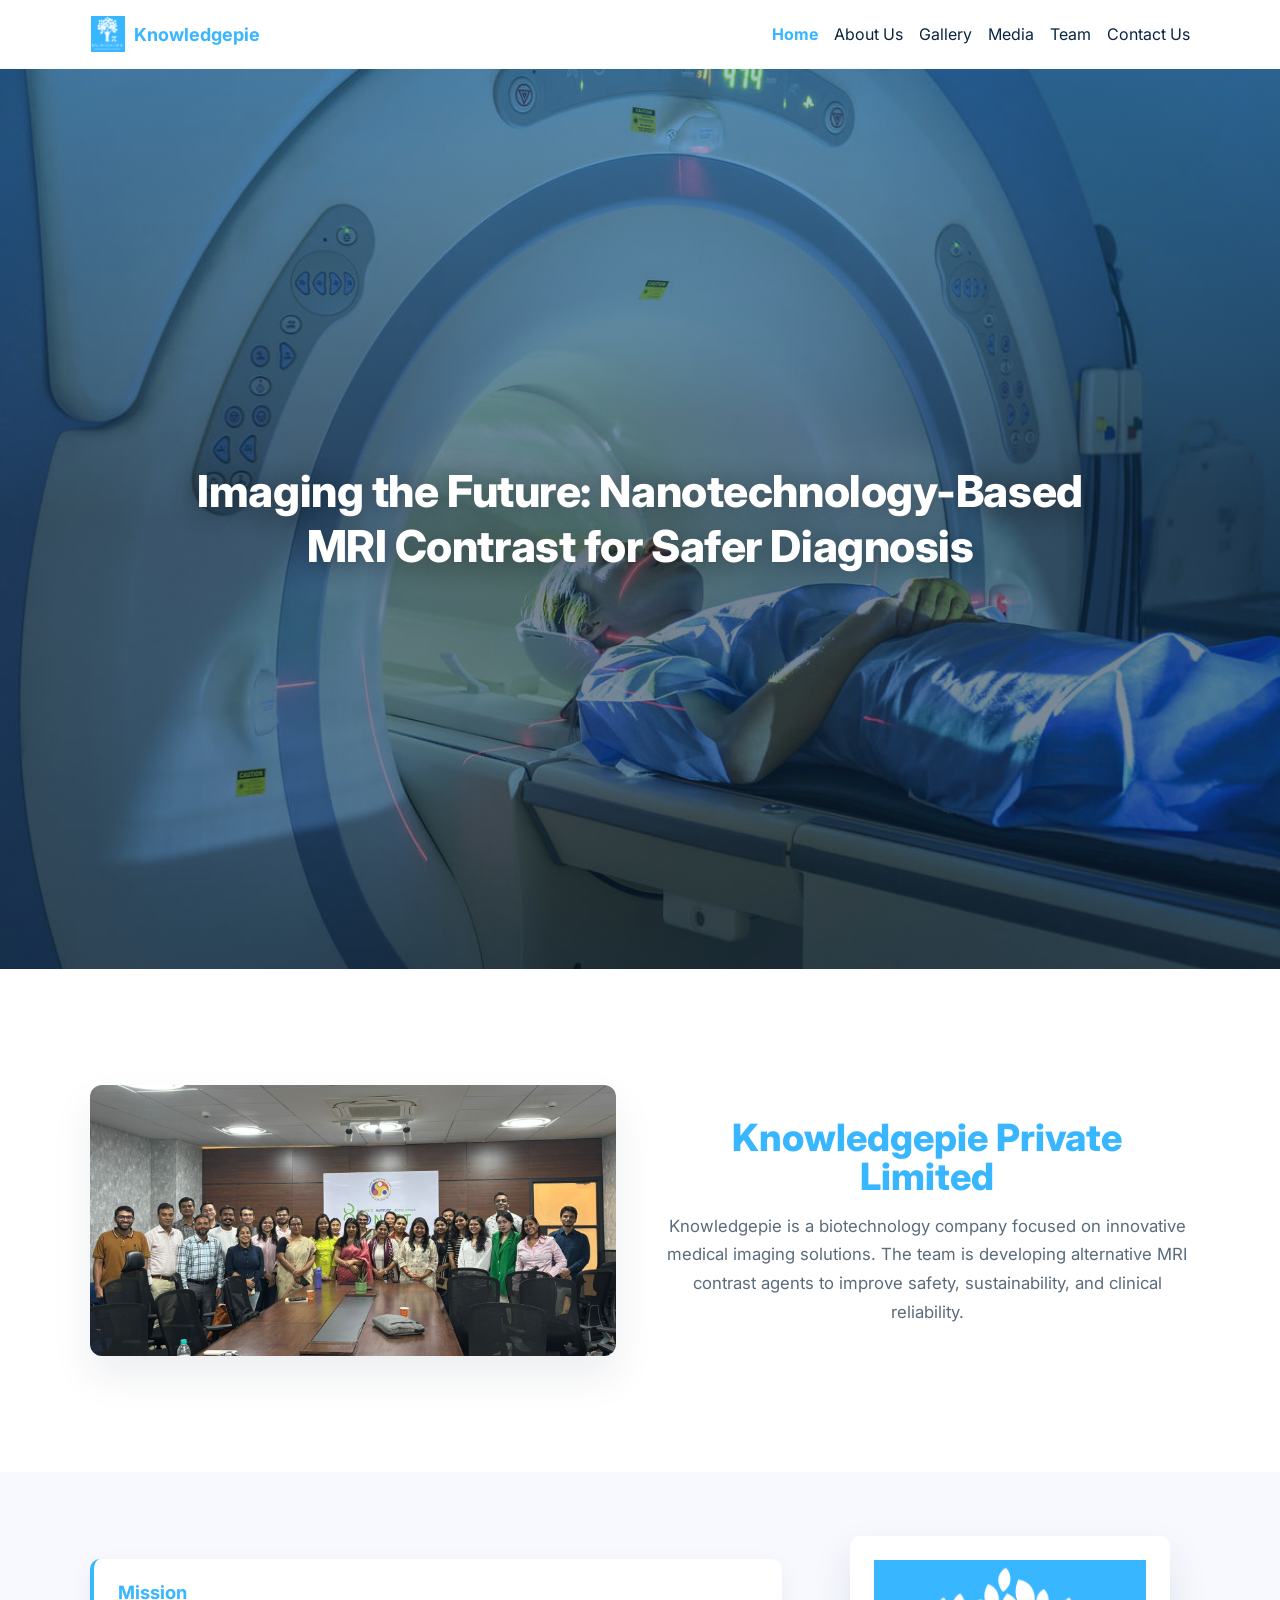
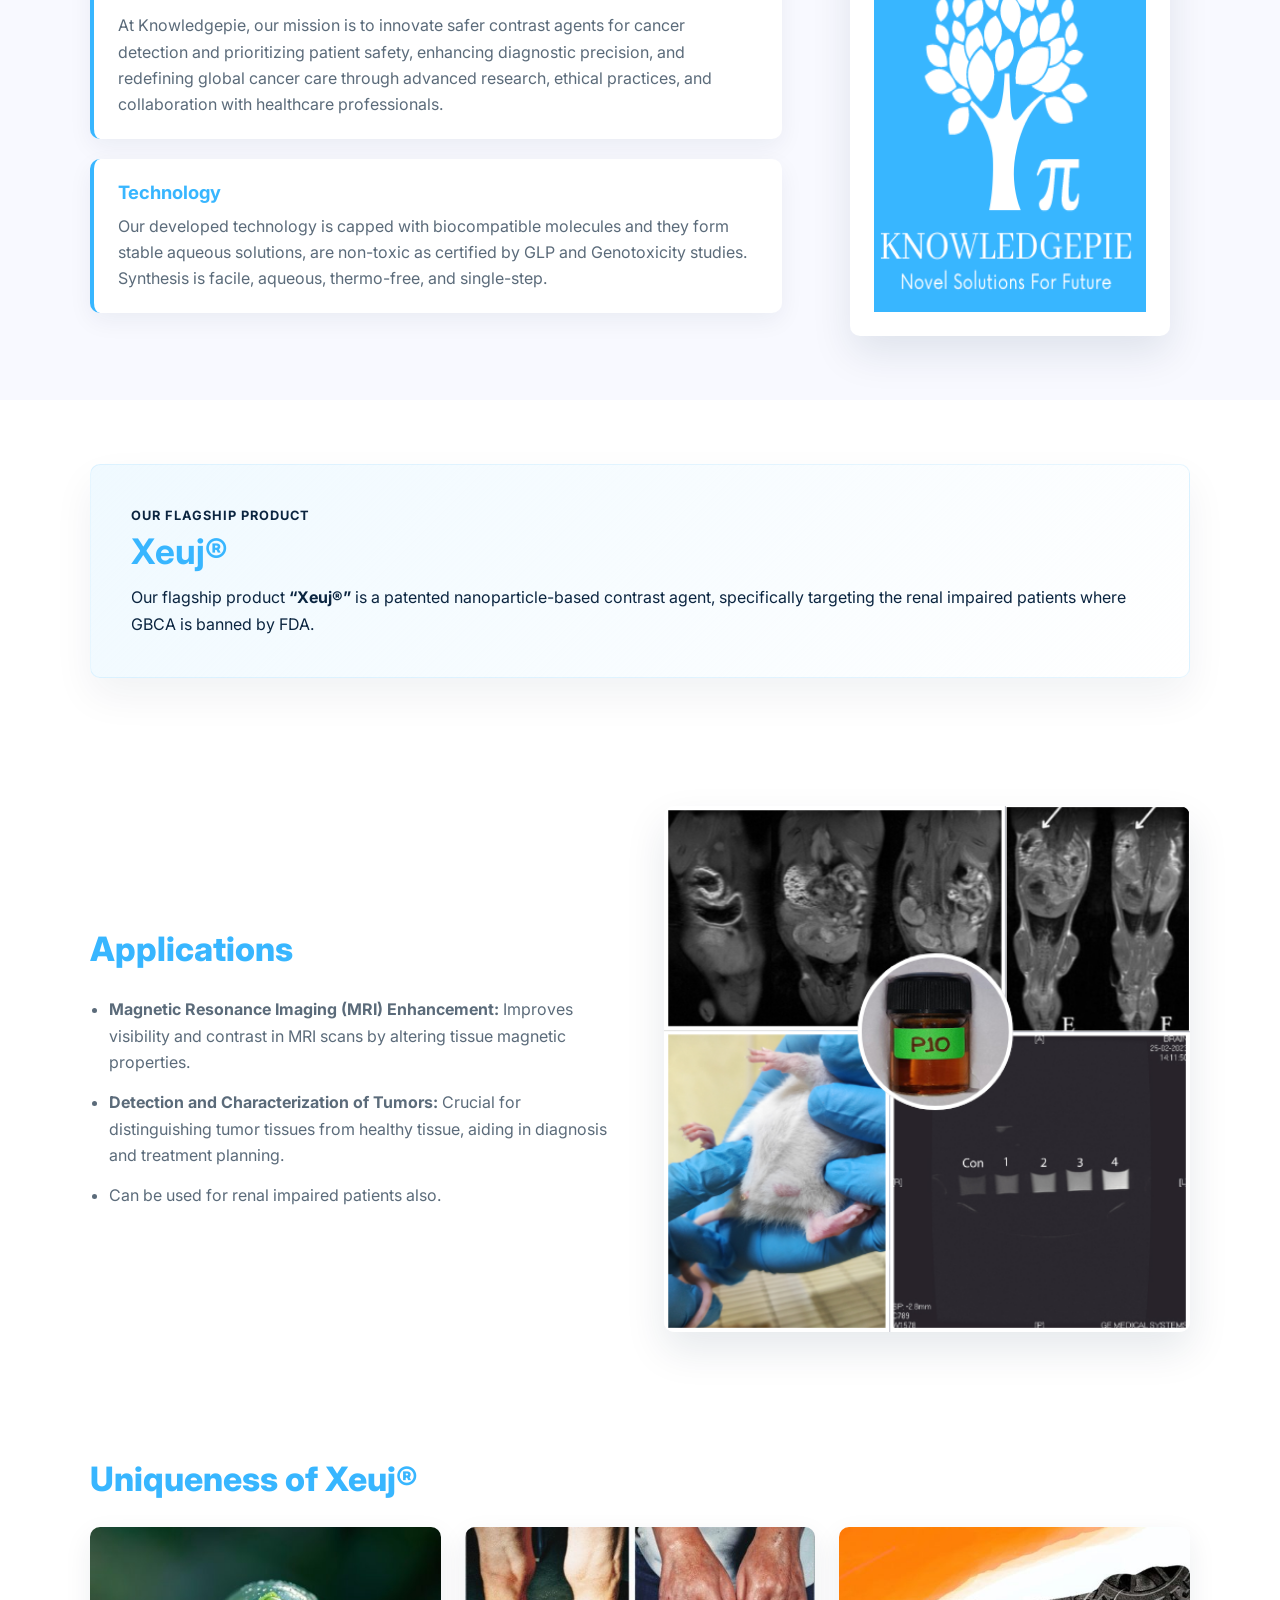
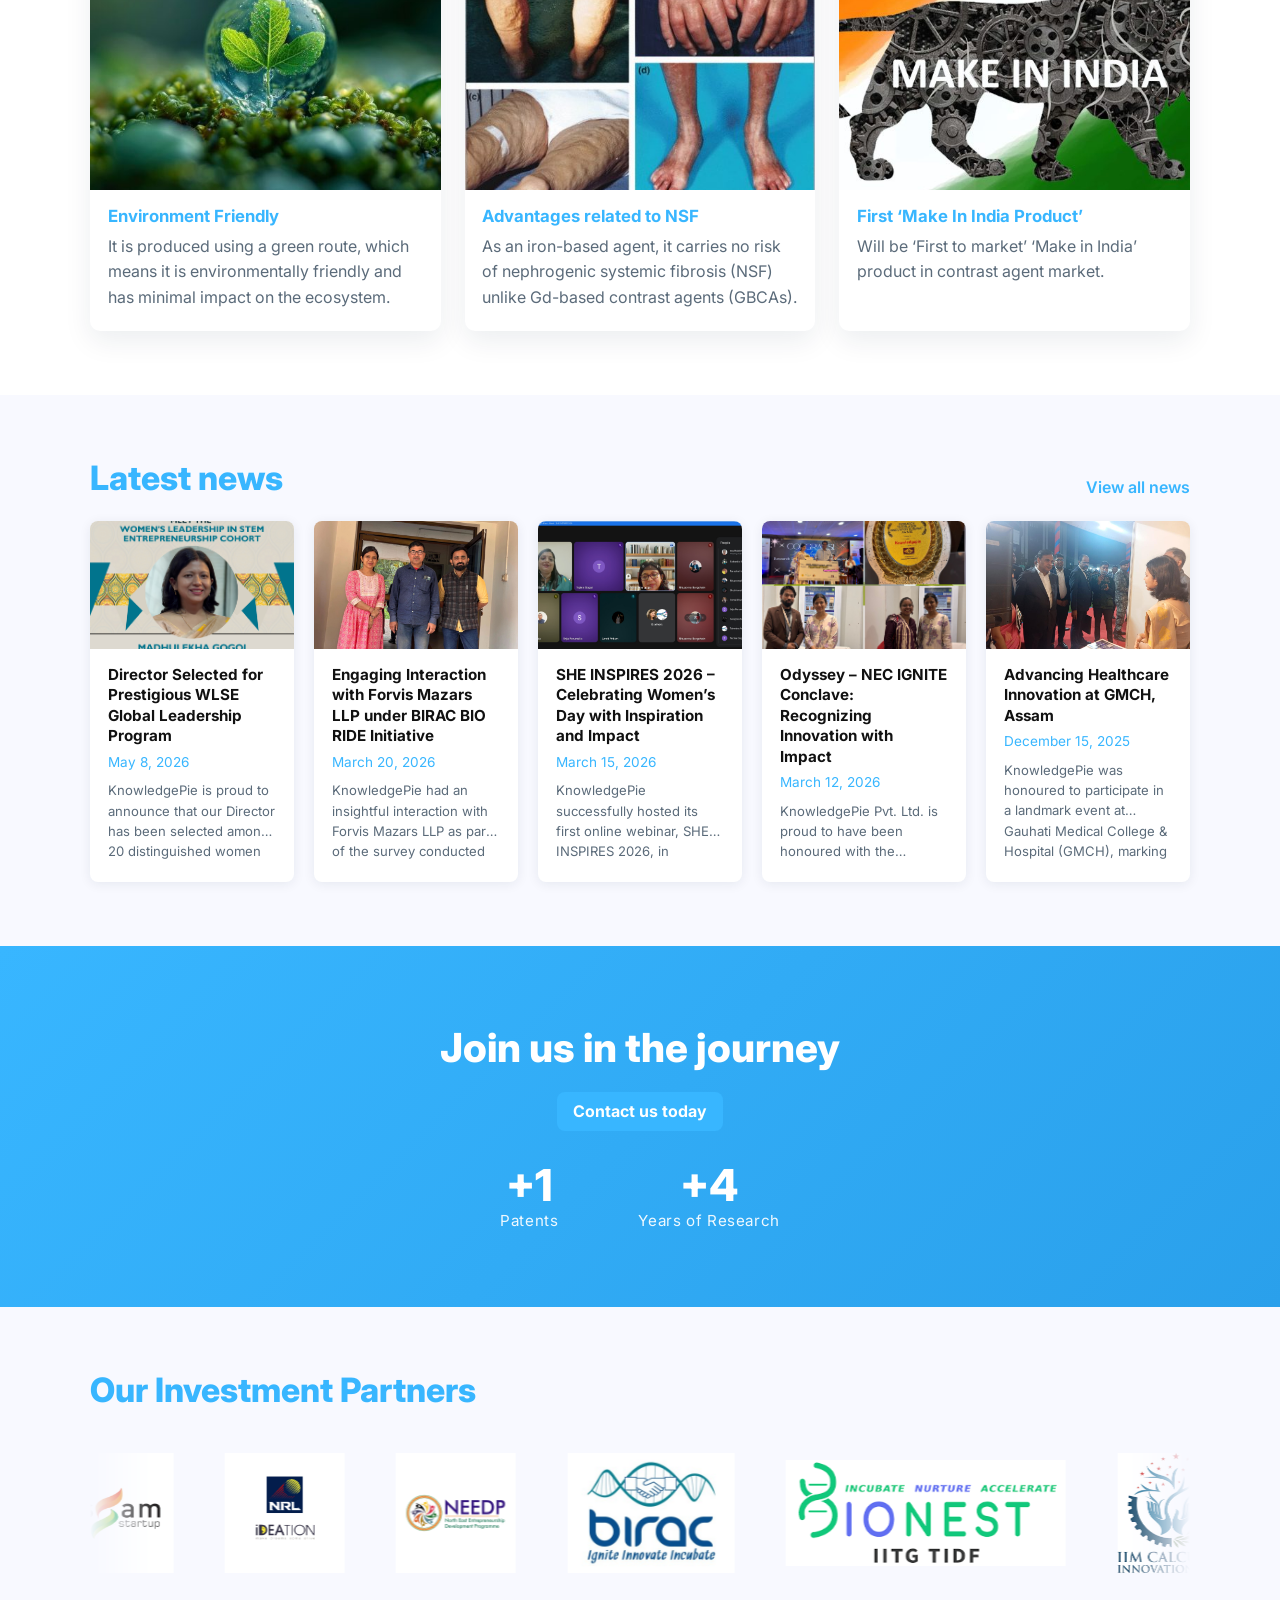
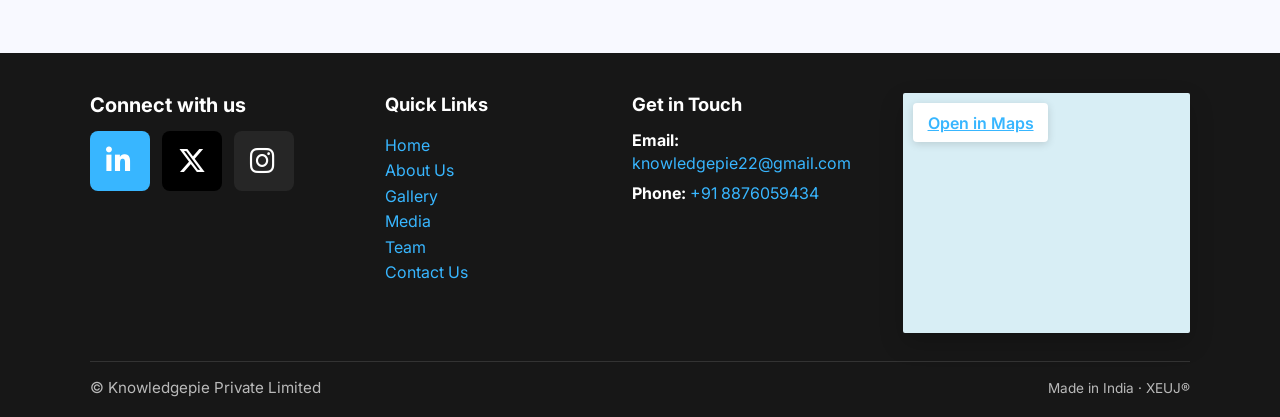
==== commit c8a66f63: "2nd commit" ====
--- a/index.html
+++ b/index.html
@@ -4,10 +4,13 @@
 <head>
   <meta charset="utf-8" />
   <meta name="viewport" content="width=device-width,initial-scale=1" />
-  <title>Knowledgepie — Green MRI Contrast</title>
+  <title>Knowledgepie | Safer MRI Contrast Agents</title>
   <link rel="preconnect" href="https://fonts.gstatic.com" crossorigin>
   <link href="https://fonts.googleapis.com/css2?family=Inter:wght@300;400;600;700;800&display=swap" rel="stylesheet">
+  <link rel="stylesheet" href="https://cdnjs.cloudflare.com/ajax/libs/font-awesome/6.5.2/css/all.min.css" crossorigin="anonymous" referrerpolicy="no-referrer" />
   <link rel="stylesheet" href="css/style.css">
+  <link rel="icon" href="media/logo.png" type="image/png">
+  <link rel="apple-touch-icon" href="media/logo.png">
 </head>
 
 <body class="page-home">
@@ -17,7 +20,8 @@
         <img src="media/logo.png" alt="Knowledgepie logo" class="brand-logo">
         <span class="brand-text">Knowledgepie</span>
       </a>
-      <button id="navToggle" class="nav-toggle" type="button" aria-label="Open menu" aria-expanded="false" aria-controls="siteNav">
+      <button id="navToggle" class="nav-toggle" type="button" aria-label="Open menu" aria-expanded="false"
+        aria-controls="siteNav">
         <span class="nav-toggle-icon nav-toggle-menu" aria-hidden="true">☰</span>
         <span class="nav-toggle-icon nav-toggle-close" aria-hidden="true">✕</span>
       </button>
@@ -25,7 +29,7 @@
         <a href="index.html">Home</a>
         <a href="about.html">About Us</a>
         <a href="gallery.html">Gallery</a>
-        <a href="news.html">News</a>
+        <a href="media.html">Media</a>
         <a href="team.html">Team</a>
         <a href="contact.html">Contact Us</a>
       </nav>
@@ -36,7 +40,8 @@
     <section class="home-banner" aria-label="Featured highlights">
       <div class="home-banner-track" id="homeBannerTrack">
         <article class="home-banner-slide is-active" data-slide="0">
-          <img src="media/index/banner1.jpg" alt="Nanotechnology-based MRI contrast research" width="1920" height="1080">
+          <img src="media/index/banner1.jpg" alt="Nanotechnology-based MRI contrast research" width="1920"
+            height="1080">
           <div class="home-banner-overlay">
             <p class="home-banner-text">Imaging the Future: Nanotechnology-Based MRI Contrast for Safer Diagnosis</p>
           </div>
@@ -44,31 +49,32 @@
         <article class="home-banner-slide" data-slide="1" hidden>
           <img src="media/index/banner2.jpg" alt="Xeuj nanoparticle contrast agent" width="1920" height="1080">
           <div class="home-banner-overlay">
-            <p class="home-banner-text">Xeuj is a patented nanoparticle-based contrast agent, specifically targeting the renal impaired patients where GBCA is banned by FDA</p>
+            <p class="home-banner-text">Xeuj® - Safe Contrast Agent for Renal Impaired Patients</p>
           </div>
         </article>
       </div>
-      <button type="button" class="home-carousel-btn home-banner-prev" id="homeBannerPrev" aria-label="Previous slide">‹</button>
-      <button type="button" class="home-carousel-btn home-banner-next" id="homeBannerNext" aria-label="Next slide">›</button>
+      <button type="button" class="home-carousel-btn home-banner-prev" id="homeBannerPrev"
+        aria-label="Previous slide">‹</button>
+      <button type="button" class="home-carousel-btn home-banner-next" id="homeBannerNext"
+        aria-label="Next slide">›</button>
       <div class="home-banner-dots" id="homeBannerDots" role="tablist" aria-label="Banner slides">
-        <button type="button" role="tab" aria-selected="true" aria-controls="homeBannerTrack" data-index="0" class="is-active"></button>
+        <button type="button" role="tab" aria-selected="true" aria-controls="homeBannerTrack" data-index="0"
+          class="is-active"></button>
         <button type="button" role="tab" aria-selected="false" data-index="1"></button>
       </div>
     </section>
 
     <section class="home-section home-intro">
       <div class="container home-intro-grid">
+        <div class="home-intro-col home-visual">
+          <img src="media/gallery/NEC IGNITE-IITG.jfif" alt="Knowledgepie team or lab" class="home-intro-image" loading="lazy">
+        </div>
         <div class="home-intro-col home-about">
-          <p class="eyebrow">Who we are</p>
+          
           <h2>Knowledgepie Private Limited</h2>
-          <p class="home-about-lead">Knowledgepie is a biotechnology company focused on innovative medical imaging solutions. The team is developing alternative MRI contrast agents to improve safety, sustainability, and clinical reliability.</p>
-        </div>
-        <div class="home-intro-col home-xeuj">
-          <div class="home-xeuj-card">
-            <p class="eyebrow">Our flagship product</p>
-            <h2>Xeuj</h2>
-            <p>Our flagship product <strong>“Xeuj”</strong> is a patented nanoparticle-based contrast agent, specifically targeting the renal impaired patients where GBCA is banned by FDA.</p>
-          </div>
+          <p class="home-about-lead">Knowledgepie is a biotechnology company focused on innovative medical imaging
+            solutions. The team is developing alternative MRI contrast agents to improve safety, sustainability, and
+            clinical reliability.</p>
         </div>
       </div>
     </section>
@@ -78,11 +84,15 @@
         <div class="home-mission-tech-copy">
           <div class="home-pillar">
             <h3>Mission</h3>
-            <p>At Knowledgepie, our mission is to innovate safer contrast agents for cancer detection and prioritizing patient safety, enhancing diagnostic precision, and redefining global cancer care through advanced research, ethical practices, and collaboration with healthcare professionals.</p>
+            <p>At Knowledgepie, our mission is to innovate safer contrast agents for cancer detection and prioritizing
+              patient safety, enhancing diagnostic precision, and redefining global cancer care through advanced
+              research, ethical practices, and collaboration with healthcare professionals.</p>
           </div>
           <div class="home-pillar">
             <h3>Technology</h3>
-            <p>Our developed technology is capped with biocompatible molecules and they form stable aqueous solutions, are non-toxic as certified by GLP and Genotoxicity studies. Synthesis is facile, aqueous, thermo-free, and single-step.</p>
+            <p>Our developed technology is capped with biocompatible molecules and they form stable aqueous solutions,
+              are non-toxic as certified by GLP and Genotoxicity studies. Synthesis is facile, aqueous, thermo-free, and
+              single-step.</p>
           </div>
         </div>
         <div class="home-mission-tech-visual">
@@ -91,27 +101,61 @@
       </div>
     </section>
 
+    <section class="home-section home-xeuj-spotlight" aria-label="Xeuj spotlight">
+      <div class="container">
+        <div class="home-xeuj-card">
+          <p class="eyebrow">Our flagship product</p>
+          <h2>Xeuj®</h2>
+          <p>Our flagship product <strong>“Xeuj®”</strong> is a patented nanoparticle-based contrast agent,
+            specifically targeting the renal impaired patients where GBCA is banned by FDA.</p>
+        </div>
+      </div>
+    </section>
+<section class="home-section home-applications">
+      <div class="container home-applications-grid">
+        <div class="home-applications-copy">
+          <h2 class="home-section-title">Applications</h2>
+          <ul class="home-applications-list">
+            <li><strong>Magnetic Resonance Imaging (MRI) Enhancement:</strong> Improves visibility and contrast in MRI
+              scans by altering tissue magnetic properties.</li>
+            <li><strong>Detection and Characterization of Tumors:</strong> Crucial for distinguishing tumor tissues from
+              healthy tissue, aiding in diagnosis and treatment planning.</li>
+            <li>Can be used for renal impaired patients also.</li>
+            
+          </ul>
+        </div>
+        <div class="home-applications-visual">
+          <img src="media/index/applications.png" alt="Applications of Xeuj MRI contrast agent" width="600" height="500"
+            loading="lazy">
+        </div>
+      </div>
+    </section>
     <section class="home-section home-uniqueness" aria-label="Uniqueness of Xeuj">
       <div class="container">
-        <h2 class="home-section-title">Uniqueness of Xeuj</h2>
+        <h2 class="home-section-title">Uniqueness of Xeuj®</h2>
         <div class="home-uniqueness-grid">
           <article class="home-unique-card">
             <div class="home-unique-media">
-              <img src="media/index/environentment%20friendly.jpg" alt="Environment friendly production" width="400" height="300" loading="lazy">
+              <img src="media/index/environentment%20friendly.jpg" alt="Environment friendly production" width="400"
+                height="300" loading="lazy">
             </div>
             <h3>Environment Friendly</h3>
-            <p>It is produced using a green route, which means it is environmentally friendly and has minimal impact on the ecosystem.</p>
+            <p>It is produced using a green route, which means it is environmentally friendly and has minimal impact on
+              the ecosystem.</p>
           </article>
           <article class="home-unique-card">
             <div class="home-unique-media">
-              <img src="media/index/Advantages%20related%20to%20NSF.jpg" alt="Advantages related to NSF" width="400" height="300" loading="lazy">
+              <img src="media/index/Advantages%20related%20to%20NSF.jpg" alt="Advantages related to NSF" width="400"
+                height="300" loading="lazy">
             </div>
             <h3>Advantages related to NSF</h3>
-            <p>As an iron-based agent, it carries no risk of nephrogenic systemic fibrosis (NSF) unlike Gd-based contrast agents (GBCAs).</p>
+            <p>As an iron-based agent, it carries no risk of nephrogenic systemic fibrosis (NSF) unlike Gd-based
+              contrast agents (GBCAs).</p>
           </article>
           <article class="home-unique-card">
             <div class="home-unique-media">
-              <img src="media/index/Make-in-India.jpg" alt="Make in India product" width="400" height="300" loading="lazy">
+              <img src="media/index/Make-in-India.jpg" alt="Make in India product" width="400" height="300"
+                loading="lazy">
             </div>
             <h3>First &lsquo;Make In India Product&rsquo;</h3>
             <p>Will be &lsquo;First to market&rsquo; &lsquo;Make in India&rsquo; product in contrast agent market.</p>
@@ -120,61 +164,16 @@
       </div>
     </section>
 
-    <section class="home-section home-partners alt" aria-label="Investment partners">
-      <div class="container">
-        <h2 class="home-section-title">Our Investment Partners</h2>
-        <div class="home-partners-carousel">
-          <div class="home-partners-track" id="homePartnersTrack">
-            <img src="media/index/partner1.jpg" alt="Investment partner" width="200" height="120" loading="lazy">
-            <img src="media/index/partner2.jpg" alt="Investment partner" width="200" height="120" loading="lazy">
-            <img src="media/index/partner3.png" alt="Investment partner" width="200" height="120" loading="lazy">
-            <img src="media/index/partner4.jpg" alt="Investment partner" width="200" height="120" loading="lazy">
-            <img src="media/index/partner5.png" alt="Investment partner" width="200" height="120" loading="lazy">
-            <img src="media/index/partner6.png" alt="Investment partner" width="200" height="120" loading="lazy">
-            <img src="media/index/partner7.png" alt="Investment partner" width="200" height="120" loading="lazy">
-            <img src="media/index/partner8.jpeg" alt="Investment partner" width="200" height="120" loading="lazy">
-          </div>
-        </div>
-      </div>
-    </section>
-
-    <section class="home-section home-applications">
-      <div class="container home-applications-grid">
-        <div class="home-applications-copy">
-          <h2 class="home-section-title">What are the applications of our product?</h2>
-          <ul class="home-applications-list">
-            <li><strong>Magnetic Resonance Imaging (MRI) Enhancement:</strong> Improves visibility and contrast in MRI scans by altering tissue magnetic properties.</li>
-            <li><strong>Detection and Characterization of Tumors:</strong> Crucial for distinguishing tumor tissues from healthy tissue, aiding in diagnosis and treatment planning.</li>
-            <li>Can be used for renal impaired patients also.</li>
-            <li><strong>Theranostics:</strong> Researching for targeted therapy and real-time imaging feedback.</li>
-          </ul>
-        </div>
-        <div class="home-applications-visual">
-          <img src="media/index/applications.png" alt="Applications of Xeuj MRI contrast agent" width="600" height="500" loading="lazy">
-        </div>
-      </div>
-    </section>
-
-    <section class="home-section home-videos alt" aria-label="Videos">
-      <div class="container">
-        <h2 class="home-section-title">Watch our journey</h2>
-        <div class="home-videos-carousel" id="homeVideosCarousel">
-          <button type="button" class="home-carousel-btn home-videos-prev" id="homeVideosPrev" aria-label="Previous video">‹</button>
-          <div class="home-videos-viewport">
-            <div class="home-videos-track" id="homeVideosTrack">
-              <div class="home-video-slide is-active" data-youtube-id="">
-                <div class="home-video-embed">
-                  <iframe title="Knowledgepie video 1" data-src="" allow="accelerometer; autoplay; clipboard-write; encrypted-media; gyroscope; picture-in-picture" allowfullscreen loading="lazy"></iframe>
-                </div>
-              </div>
-              <div class="home-video-slide" data-youtube-id="" hidden>
-                <div class="home-video-embed">
-                  <iframe title="Knowledgepie video 2" data-src="" allow="accelerometer; autoplay; clipboard-write; encrypted-media; gyroscope; picture-in-picture" allowfullscreen loading="lazy"></iframe>
-                </div>
-              </div>
-            </div>
-          </div>
-          <button type="button" class="home-carousel-btn home-videos-next" id="homeVideosNext" aria-label="Next video">›</button>
+    
+
+    <section class="home-section home-news alt" aria-label="Latest news">
+      <div class="container">
+        <div class="home-news-header">
+          <h2 class="home-section-title">Latest news</h2>
+          <a href="media.html" class="home-news-all">View all news</a>
+        </div>
+        <div id="homeNewsGrid" class="home-news-grid" aria-live="polite">
+          <p class="news-loading muted">Loading news…</p>
         </div>
       </div>
     </section>
@@ -195,6 +194,24 @@
         </div>
       </div>
     </section>
+
+    <section class="home-section home-partners alt" aria-label="Investment partners">
+      <div class="container">
+        <h2 class="home-section-title">Our Investment Partners</h2>
+        <div class="home-partners-carousel">
+          <div class="home-partners-track" id="homePartnersTrack">
+            <img src="media/index/partner1.jpg" alt="Investment partner" width="320" height="160" loading="lazy">
+            <img src="media/index/partner2.jpg" alt="Investment partner" width="320" height="160" loading="lazy">
+            <img src="media/index/partner3.png" alt="Investment partner" width="320" height="160" loading="lazy">
+            <img src="media/index/partner4.jpg" alt="Investment partner" width="320" height="160" loading="lazy">
+            <img src="media/index/partner5.png" alt="Investment partner" width="320" height="160" loading="lazy">
+            <img src="media/index/partner6.png" alt="Investment partner" width="320" height="160" loading="lazy">
+            <img src="media/index/partner7.png" alt="Investment partner" width="320" height="160" loading="lazy">
+            <img src="media/index/partner8.jpeg" alt="Investment partner" width="320" height="160" loading="lazy">
+          </div>
+        </div>
+      </div>
+    </section>
   </main>
 
   <footer class="site-footer">
@@ -203,22 +220,13 @@
         <h2 id="footer-connect-title">Connect with us</h2>
         <div class="social-links" aria-label="Social links">
           <a class="social-link linkedin" href="#" aria-label="LinkedIn">
-            <svg viewBox="0 0 24 24" aria-hidden="true">
-              <path
-                d="M6.94 20.5H3.56V9.49h3.38V20.5ZM5.25 8a1.96 1.96 0 1 1 0-3.92 1.96 1.96 0 0 1 0 3.92Zm15.25 12.5h-3.37v-5.35c0-1.28-.03-2.93-1.79-2.93-1.8 0-2.08 1.4-2.08 2.84v5.44H9.9V9.49h3.23v1.5h.05c.45-.85 1.55-1.75 3.2-1.75 3.42 0 4.05 2.25 4.05 5.18v6.08Z" />
-            </svg>
+            <i class="fa-brands fa-linkedin-in" aria-hidden="true"></i>
           </a>
           <a class="social-link x" href="#" aria-label="X">
-            <svg viewBox="0 0 24 24" aria-hidden="true">
-              <path
-                d="M18.9 3H22l-6.78 7.75L23 21h-5.58l-4.37-5.67L7.14 21H4.01l7.28-8.33L1 3h5.73l3.93 5.15L18.9 3Zm-1.95 16h1.72L6.8 4.81H5.96L16.95 19Z" />
-            </svg>
+            <i class="fa-brands fa-x-twitter" aria-hidden="true"></i>
           </a>
           <a class="social-link instagram" href="#" aria-label="Instagram">
-            <svg viewBox="0 0 24 24" aria-hidden="true">
-              <path
-                d="M12 7.2A4.8 4.8 0 1 0 12 16.8 4.8 4.8 0 0 0 12 7.2Zm0 7.92A3.12 3.12 0 1 1 12 9.12a3.12 3.12 0 0 1 0 6Zm6.15-8.13a1.08 1.08 0 1 1-2.16 0 1.08 1.08 0 0 1 2.16 0ZM20.4 8.4a5.4 5.4 0 0 0-1.47-3.82A5.4 5.4 0 0 0 15.1 3.1C13.91 3.05 10.09 3.05 8.9 3.1A5.4 5.4 0 0 0 5.07 4.58 5.4 5.4 0 0 0 3.6 8.4c-.05 1.19-.05 5.01 0 6.2a5.4 5.4 0 0 0 1.47 3.82A5.4 5.4 0 0 0 8.9 19.9c1.19.05 5.01.05 6.2 0a5.4 5.4 0 0 0 3.83-1.47 5.4 5.4 0 0 0 1.47-3.82c.05-1.19.05-5.01 0-6.2Zm-1.94 7.52a3.83 3.83 0 0 1-2.16 2.16c-1.5.6-5.07.46-6.3.46s-4.8.13-6.3-.46a3.83 3.83 0 0 1-2.16-2.16c-.6-1.5-.46-5.07-.46-6.3s-.13-4.8.46-6.3a3.83 3.83 0 0 1 2.16-2.16c1.5-.6 5.07-.46 6.3-.46s4.8-.13 6.3.46a3.83 3.83 0 0 1 2.16 2.16c.6 1.5.46 5.07.46 6.3s.13 4.8-.46 6.3Z" />
-            </svg>
+            <i class="fa-brands fa-instagram" aria-hidden="true"></i>
           </a>
         </div>
       </section>
@@ -228,7 +236,7 @@
         <a href="index.html">Home</a>
         <a href="about.html">About Us</a>
         <a href="gallery.html">Gallery</a>
-        <a href="news.html">Media</a>
+        <a href="media.html">Media</a>
         <a href="team.html">Team</a>
         <a href="contact.html">Contact Us</a>
       </nav>
@@ -252,9 +260,25 @@
     </div>
     <div class="container footer-bottom">
       <div>© Knowledgepie Private Limited</div>
-      <div class="small">Made in India · XEUJ</div>
+      <div class="small">Made in India · XEUJ®</div>
     </div>
   </footer>
+
+  <div id="newsModal" class="news-modal" hidden aria-hidden="true">
+    <div class="news-modal-backdrop" data-close></div>
+    <div class="news-modal-dialog" role="dialog" aria-modal="true" aria-labelledby="newsModalTitle">
+      <button type="button" class="news-modal-close" aria-label="Close">&times;</button>
+      <div class="news-modal-scroll">
+        <img class="news-modal-image" src="" alt="">
+        <div class="news-modal-body">
+          <time class="news-modal-date"></time>
+          <h2 id="newsModalTitle" class="news-modal-title"></h2>
+          <div class="news-modal-content"></div>
+          <div class="news-modal-gallery" hidden></div>
+        </div>
+      </div>
+    </div>
+  </div>
 
   <script src="js/main.js"></script>
   <script src="js/home.js"></script>
--- a/css/style.css
+++ b/css/style.css
@@ -39,11 +39,32 @@
 .hero-ctas .btn{margin-right:.5rem}
 .hero-visual{border-radius:14px;overflow:hidden;box-shadow:0 18px 40px rgba(11,37,64,.12)}
 .hero-visual img{display:block;width:100%;height:100%;min-height:260px;object-fit:cover}
+/* Home banner styles: large, readable overlay text */
+.home-banner{position:relative;overflow:hidden;min-height:420px}
+.home-banner-slide img{display:block;width:100%;height:100%;object-fit:cover}
+.home-banner-overlay{position:absolute;inset:0;display:flex;align-items:center;justify-content:center;padding:2rem;text-align:center}
+.home-banner-text{color:#fff;font-weight:800;font-size:clamp(1.6rem,4.5vw,3.4rem);line-height:1.03;max-width:1200px;padding:0 1rem;text-shadow:0 8px 30px rgba(11,37,64,.65);letter-spacing:-.01em}
+
+/* Home intro (who we are) - image left, text right */
+.home-intro-grid{display:grid;grid-template-columns:420px 1fr;gap:2.25rem;align-items:center;padding:3.25rem 0}
+.home-intro-image{width:100%;height:100%;max-height:420px;object-fit:cover;border-radius:12px;box-shadow:0 20px 40px rgba(11,37,64,.08);display:block}
+.home-about h2{margin:0 0 .6rem;font-size:clamp(1.9rem,4.5vw,3.2rem);line-height:1.02;color:var(--color-primary);font-weight:800}
+.home-about-lead{margin:0;color:var(--color-muted);line-height:1.7;font-size:1.05rem}
+.home-intro .eyebrow{margin-bottom:.6rem}
 .mock-mri{height:260px;border-radius:14px;background:linear-gradient(135deg,var(--color-primary),rgba(56, 182, 255, 1));display:flex;align-items:center;justify-content:center;color:white;font-weight:700}
 .page-hero{padding:2.5rem 0 1.25rem;background:linear-gradient(180deg,#ffffff,var(--color-surface))}
 .page-hero-inner{max-width:760px}
 .eyebrow{margin:0 0 .5rem;color:var(--color-primary);font-weight:700;letter-spacing:.08em;text-transform:uppercase;font-size:.8rem}
 .page-hero h1{margin:0 0 .5rem;font-size:2.1rem;line-height:1.1}
+.media-page{padding-bottom:1rem}
+.media-hero{background:linear-gradient(180deg,#ffffff,#f3f8ff)}
+.media-section{padding:0 0 3rem}
+.media-grid{display:grid;grid-template-columns:1fr 1fr;gap:1.5rem;align-items:start}
+.media-card{background:#fff;border-radius:14px;overflow:hidden;box-shadow:0 18px 40px rgba(11,37,64,.08);border:1px solid rgba(56,182,255,.08)}
+.media-embed{position:relative;width:100%;background:#0b2540}
+.media-embed-video{aspect-ratio:16/9}
+.media-embed-post{min-height:620px}
+.media-embed iframe{position:absolute;inset:0;width:100%;height:100%;border:0;display:block}
 .section{padding:2.5rem 0}
 .section.alt{background:#ffffff}
 
@@ -110,7 +131,8 @@
 .social-links{display:flex;gap:.75rem;flex-wrap:wrap}
 .social-link{width:60px;height:60px;border-radius:8px;display:inline-flex;align-items:center;justify-content:center;text-decoration:none;color:#fff;transition:transform .2s ease,opacity .2s ease}
 .social-link:hover{transform:translateY(-2px);opacity:.92}
-.social-link svg{width:28px;height:28px;fill:currentColor}
+.social-link svg,.social-link i{width:28px;height:28px;font-size:28px;display:block;line-height:1}
+.social-link svg{fill:currentColor}
 .social-link.linkedin{background:rgba(56, 182, 255, 1)}
 .social-link.x{background:#000}
 .social-link.instagram{background:#262626}
@@ -145,16 +167,20 @@
 .gallery-lightbox-dialog{position:relative;width:min(1100px,100%);max-height:min(92vh,920px);display:flex;align-items:center;justify-content:center;gap:.5rem}
 .gallery-lightbox-figure{margin:0;max-width:min(920px,100%);max-height:min(88vh,860px);display:flex;flex-direction:column;align-items:center}
 .gallery-lightbox-figure img{max-width:100%;max-height:min(78vh,760px);width:auto;height:auto;object-fit:contain;display:block;border-radius:6px;box-shadow:0 20px 50px rgba(0,0,0,.35)}
-.gallery-lightbox-figure figcaption{margin-top:.75rem;padding:0 .5rem;color:#fff;font-size:.95rem;line-height:1.45;text-align:center;max-width:720px}
+.gallery-lightbox-figure figcaption{margin-top:.75rem;color:#fff;font-size:.95rem;line-height:1.45;text-align:center;max-width:720px}
+.gallery-lightbox-figure figcaption{background:rgba(11,37,64,0.6);padding:.6rem .9rem;border-radius:8px;margin-top:.85rem}
 .gallery-lightbox-figure figcaption[hidden]{display:none}
 .gallery-lightbox-close{position:absolute;top:-2.75rem;right:0;z-index:3;width:2.5rem;height:2.5rem;border:0;border-radius:50%;background:rgba(255,255,255,.95);color:#111;font-size:1.5rem;line-height:1;cursor:pointer}
 .gallery-lightbox-close:hover{background:#fff;color:var(--color-primary)}
-.gallery-lightbox-nav{flex-shrink:0;width:2.75rem;height:2.75rem;border:0;border-radius:50%;background:rgba(255,255,255,.92);color:#111;font-size:1.35rem;line-height:1;cursor:pointer;box-shadow:0 2px 10px rgba(0,0,0,.2)}
+.gallery-lightbox-nav{flex-shrink:0;width:2.75rem;height:2.75rem;border:0;border-radius:50%;background:rgba(255,255,255,.92);color:#111;font-size:1.35rem;line-height:1;cursor:pointer;box-shadow:0 2px 10px rgba(0,0,0,.2);position:absolute;top:50%;transform:translateY(-50%);z-index:6}
 .gallery-lightbox-nav:hover:not(:disabled){background:#fff;color:var(--color-primary)}
 .gallery-lightbox-nav:disabled{opacity:.35;cursor:default}
+.gallery-lightbox-prev{left:.5rem}
+.gallery-lightbox-next{right:.5rem}
 
 @media (max-width:880px){
   .hero-grid{grid-template-columns:1fr}
+  .home-intro-grid{grid-template-columns:1fr;gap:1.25rem;padding:2rem 0}
   .contact-grid{grid-template-columns:1fr}
   .footer-grid{grid-template-columns:1fr 1fr;gap:1.5rem}
   .footer-bottom{flex-direction:column;align-items:flex-start}
@@ -178,6 +204,11 @@
   .gallery-lightbox-dialog{flex-direction:column;padding-top:2.5rem}
   .gallery-lightbox-close{top:.25rem;right:.25rem}
   .gallery-lightbox-nav{width:2.25rem;height:2.25rem}
+  .media-grid{grid-template-columns:1fr}
+  .media-embed-post{min-height:540px}
+  /* Banner adjustments for small screens */
+  .home-banner{min-height:320px}
+  .home-banner-text{font-size:clamp(1.1rem,6vw,1.6rem)}
 }
 
 /* Team page */
@@ -447,15 +478,32 @@
 .home-banner-slide img{width:100%;height:100%;min-height:100vh;min-height:100dvh;object-fit:cover;display:block}
 .home-banner-overlay{position:absolute;inset:0;display:flex;align-items:center;justify-content:center;padding:clamp(2rem,6vw,4rem);text-align:center;background:linear-gradient(180deg,rgba(30,120,200,.4) 0%,rgba(11,37,64,.58) 50%,rgba(11,37,64,.48) 100%)}
 .home-banner-text{margin:0;max-width:min(960px,92%);font-size:clamp(1.5rem,3.8vw,2.75rem);font-weight:800;line-height:1.25;color:#fff;text-shadow:0 2px 28px rgba(0,0,0,.45)}
-.home-banner .home-carousel-btn{position:absolute;top:50%;transform:translateY(-50%);z-index:5}
+.home-banner .home-carousel-btn{position:absolute;top:50%;transform:translateY(-50%) scale(.96);z-index:5;opacity:0;pointer-events:none;transition:opacity .25s ease,transform .25s ease}
 .home-banner-prev{left:clamp(.5rem,2vw,1.25rem)}
 .home-banner-next{right:clamp(.5rem,2vw,1.25rem)}
-.home-banner-dots{position:absolute;bottom:1.25rem;left:50%;transform:translateX(-50%);display:flex;gap:.5rem;z-index:5}
+.home-banner-dots{position:absolute;bottom:1.25rem;left:50%;transform:translateX(-50%);display:flex;gap:.5rem;z-index:5;opacity:0;pointer-events:none;transition:opacity .25s ease}
 .home-banner-dots button{width:10px;height:10px;padding:0;border:0;border-radius:50%;background:rgba(255,255,255,.45);cursor:pointer;transition:transform .2s,background .2s}
 .home-banner-dots button.is-active{background:#fff;transform:scale(1.15)}
 .home-carousel-btn{width:3rem;height:3rem;border:0;border-radius:50%;background:rgba(255,255,255,.92);color:var(--color-text);font-size:1.75rem;line-height:1;cursor:pointer;box-shadow:0 4px 20px rgba(11,37,64,.2);transition:background .2s,color .2s,transform .2s}
 .home-carousel-btn:hover{background:#fff;color:var(--color-primary);transform:translateY(-50%) scale(1.05)}
 .home-banner .home-carousel-btn:hover{transform:translateY(-50%) scale(1.05)}
+
+@media (hover:hover){
+  .home-banner:hover .home-carousel-btn,
+  .home-banner:focus-within .home-carousel-btn,
+  .home-banner:hover .home-banner-dots,
+  .home-banner:focus-within .home-banner-dots{opacity:1;pointer-events:auto}
+
+  .home-banner:hover .home-carousel-btn,
+  .home-banner:focus-within .home-carousel-btn{transform:translateY(-50%) scale(1)}
+}
+
+@media (hover:none){
+  .home-banner .home-carousel-btn,
+  .home-banner-dots{opacity:1;pointer-events:auto;transform:translateY(-50%) scale(1)}
+
+  .home-banner-dots{transform:translateX(-50%)}
+}
 
 .home-intro-grid{display:grid;grid-template-columns:1fr 1fr;gap:clamp(1.5rem,4vw,3rem);align-items:stretch}
 .home-intro-col{display:flex;flex-direction:column}
@@ -480,9 +528,9 @@
 .home-unique-card h3{margin:1rem 1.1rem .5rem;font-size:1.05rem;color:var(--color-primary)}
 .home-unique-card p{margin:0 1.1rem 1.25rem;line-height:1.6;color:var(--color-muted);flex:1}
 
-.home-partners-carousel{overflow:hidden;mask-image:linear-gradient(90deg,transparent,#000 8%,#000 92%,transparent);-webkit-mask-image:linear-gradient(90deg,transparent,#000 8%,#000 92%,transparent)}
-.home-partners-track{display:flex;align-items:center;gap:2.5rem;width:max-content;will-change:transform}
-.home-partners-track img{height:clamp(48px,8vw,72px);width:auto;max-width:180px;object-fit:contain;flex-shrink:0;filter:grayscale(.15);opacity:.95}
+.home-partners-carousel{overflow:hidden;padding:1rem 0;mask-image:linear-gradient(90deg,transparent,#000 6%,#000 94%,transparent);-webkit-mask-image:linear-gradient(90deg,transparent,#000 6%,#000 94%,transparent)}
+.home-partners-track{display:flex;align-items:center;gap:clamp(2rem,4vw,3.5rem);width:max-content;will-change:transform}
+.home-partners-track img{height:clamp(72px,12vw,120px);width:auto;max-width:min(280px,28vw);object-fit:contain;flex-shrink:0;filter:grayscale(.1);opacity:1}
 
 .home-applications-grid{display:grid;grid-template-columns:1fr 1fr;gap:clamp(1.5rem,4vw,3rem);align-items:center}
 .home-applications-list{margin:0;padding-left:1.2rem;color:var(--color-muted);line-height:1.65}
@@ -490,15 +538,23 @@
 .home-applications-list li:last-child{margin-bottom:0}
 .home-applications-visual img{width:100%;height:auto;display:block;border-radius:var(--radius);box-shadow:0 18px 40px rgba(11,37,64,.1)}
 
-.home-videos-carousel{position:relative;display:flex;align-items:center;gap:.75rem;max-width:900px;margin:0 auto}
-.home-videos-viewport{flex:1;min-width:0;overflow:hidden;border-radius:var(--radius);box-shadow:0 18px 40px rgba(11,37,64,.12)}
-.home-videos-track{position:relative}
-.home-video-slide{opacity:0;visibility:hidden;height:0;overflow:hidden}
-.home-video-slide.is-active{opacity:1;visibility:visible;height:auto}
-.home-video-embed{position:relative;width:100%;aspect-ratio:16/9;background:#0b2540}
-.home-video-embed iframe{position:absolute;inset:0;width:100%;height:100%;border:0}
-.home-videos-carousel .home-carousel-btn{position:static;transform:none;flex-shrink:0}
-.home-videos-carousel .home-carousel-btn:hover{transform:scale(1.05)}
+.home-news-header{display:flex;align-items:flex-end;justify-content:space-between;gap:1rem;flex-wrap:wrap;margin-bottom:1.5rem}
+.home-news-header .home-section-title{margin-bottom:0}
+.home-news-all{font-weight:600;color:var(--color-primary);text-decoration:none;white-space:nowrap}
+.home-news-all:hover{text-decoration:underline}
+.home-news-grid{display:grid;grid-template-columns:repeat(5,1fr);gap:1.25rem}
+.home-news-grid .news-card-title{font-size:.95rem}
+.home-news-grid .news-card-excerpt{font-size:.82rem;display:-webkit-box;-webkit-box-orient:vertical;-webkit-line-clamp:3;overflow:hidden}
+.home-news-grid .news-loading,.home-news-grid .news-empty{grid-column:1/-1;text-align:center;padding:2rem}
+@media (max-width:1200px){
+  .home-news-grid{grid-template-columns:repeat(3,1fr)}
+}
+@media (max-width:768px){
+  .home-news-grid{grid-template-columns:repeat(2,1fr)}
+}
+@media (max-width:480px){
+  .home-news-grid{grid-template-columns:1fr}
+}
 
 .home-cta{padding:clamp(3rem,6vw,5rem) 0;background:linear-gradient(135deg,var(--color-primary),rgba(42,160,235,1));color:#fff;text-align:center}
 .home-cta-inner{max-width:640px;margin:0 auto}
@@ -523,5 +579,4 @@
   .home-banner-text{font-size:1.25rem}
   .home-carousel-btn{width:2.5rem;height:2.5rem;font-size:1.4rem}
   .home-banner-overlay{padding:1.25rem 1rem}
-  .home-videos-carousel{gap:.5rem}
-}
+}
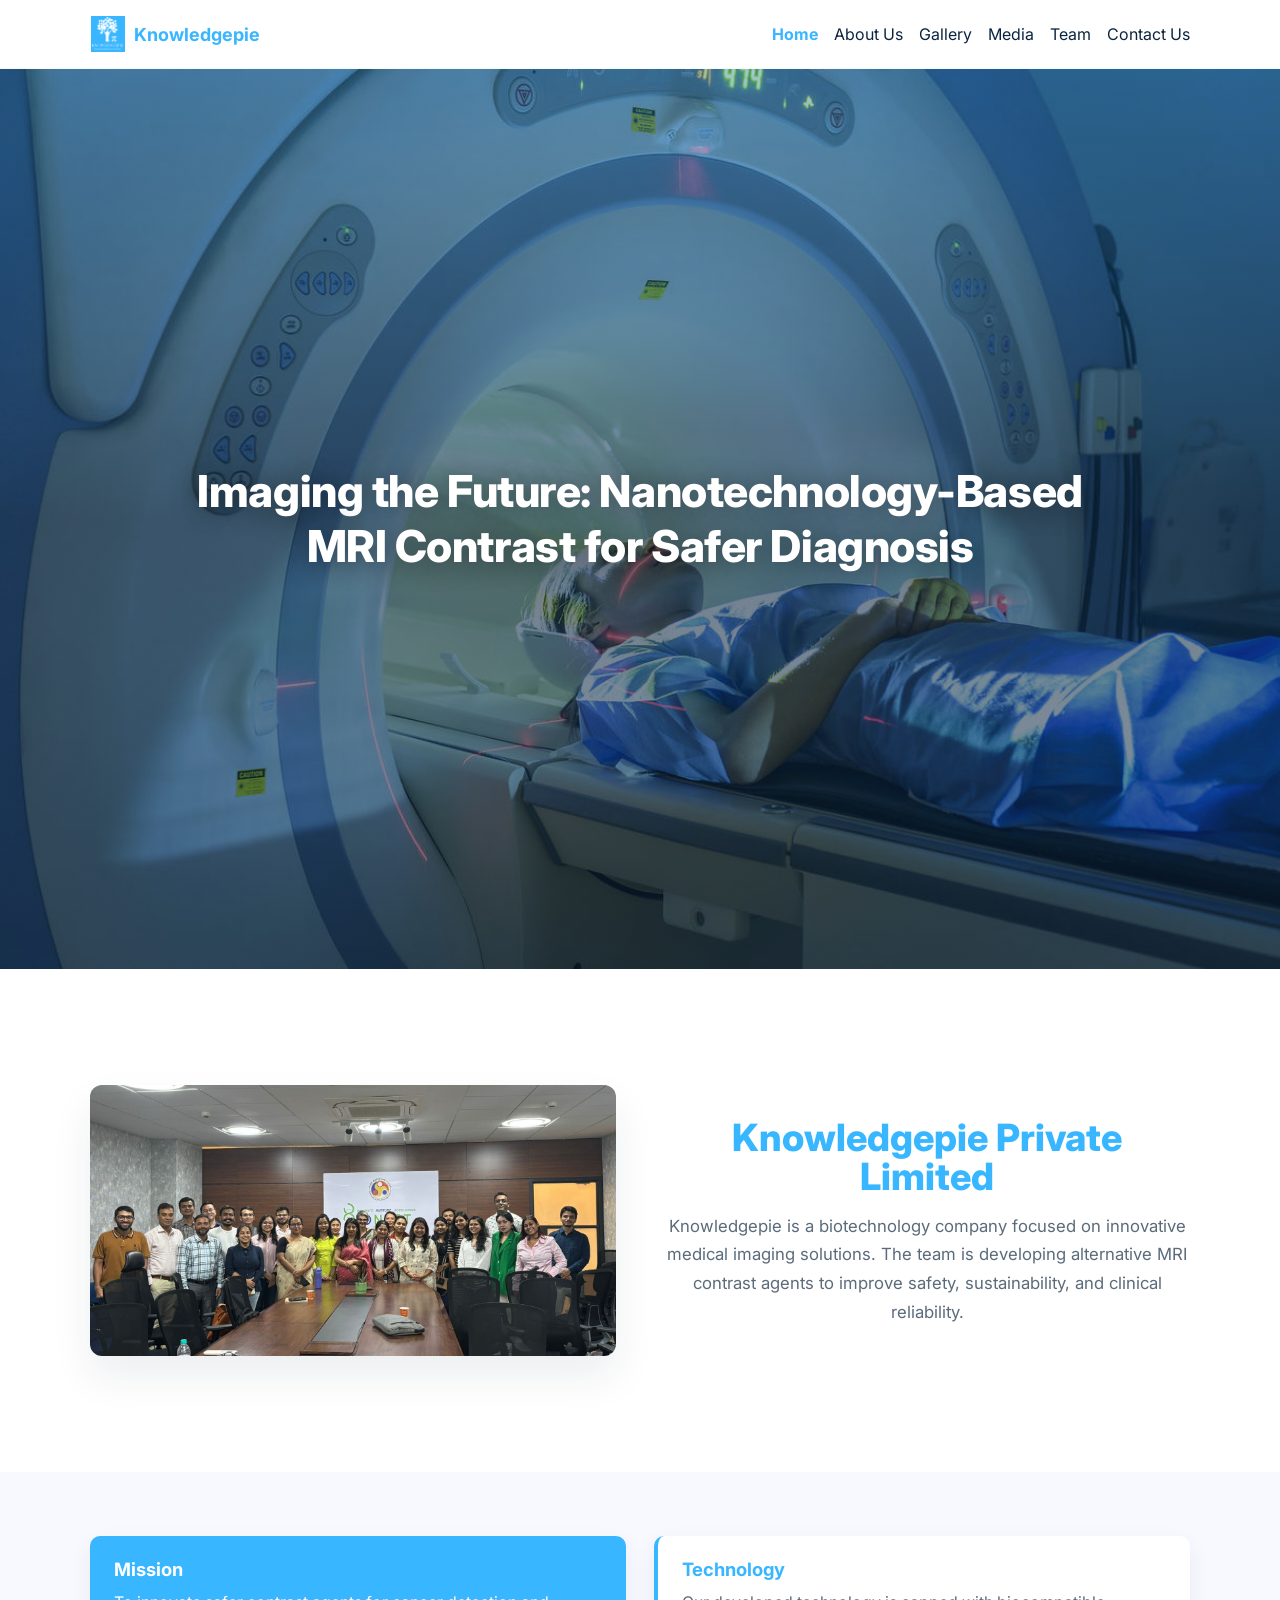
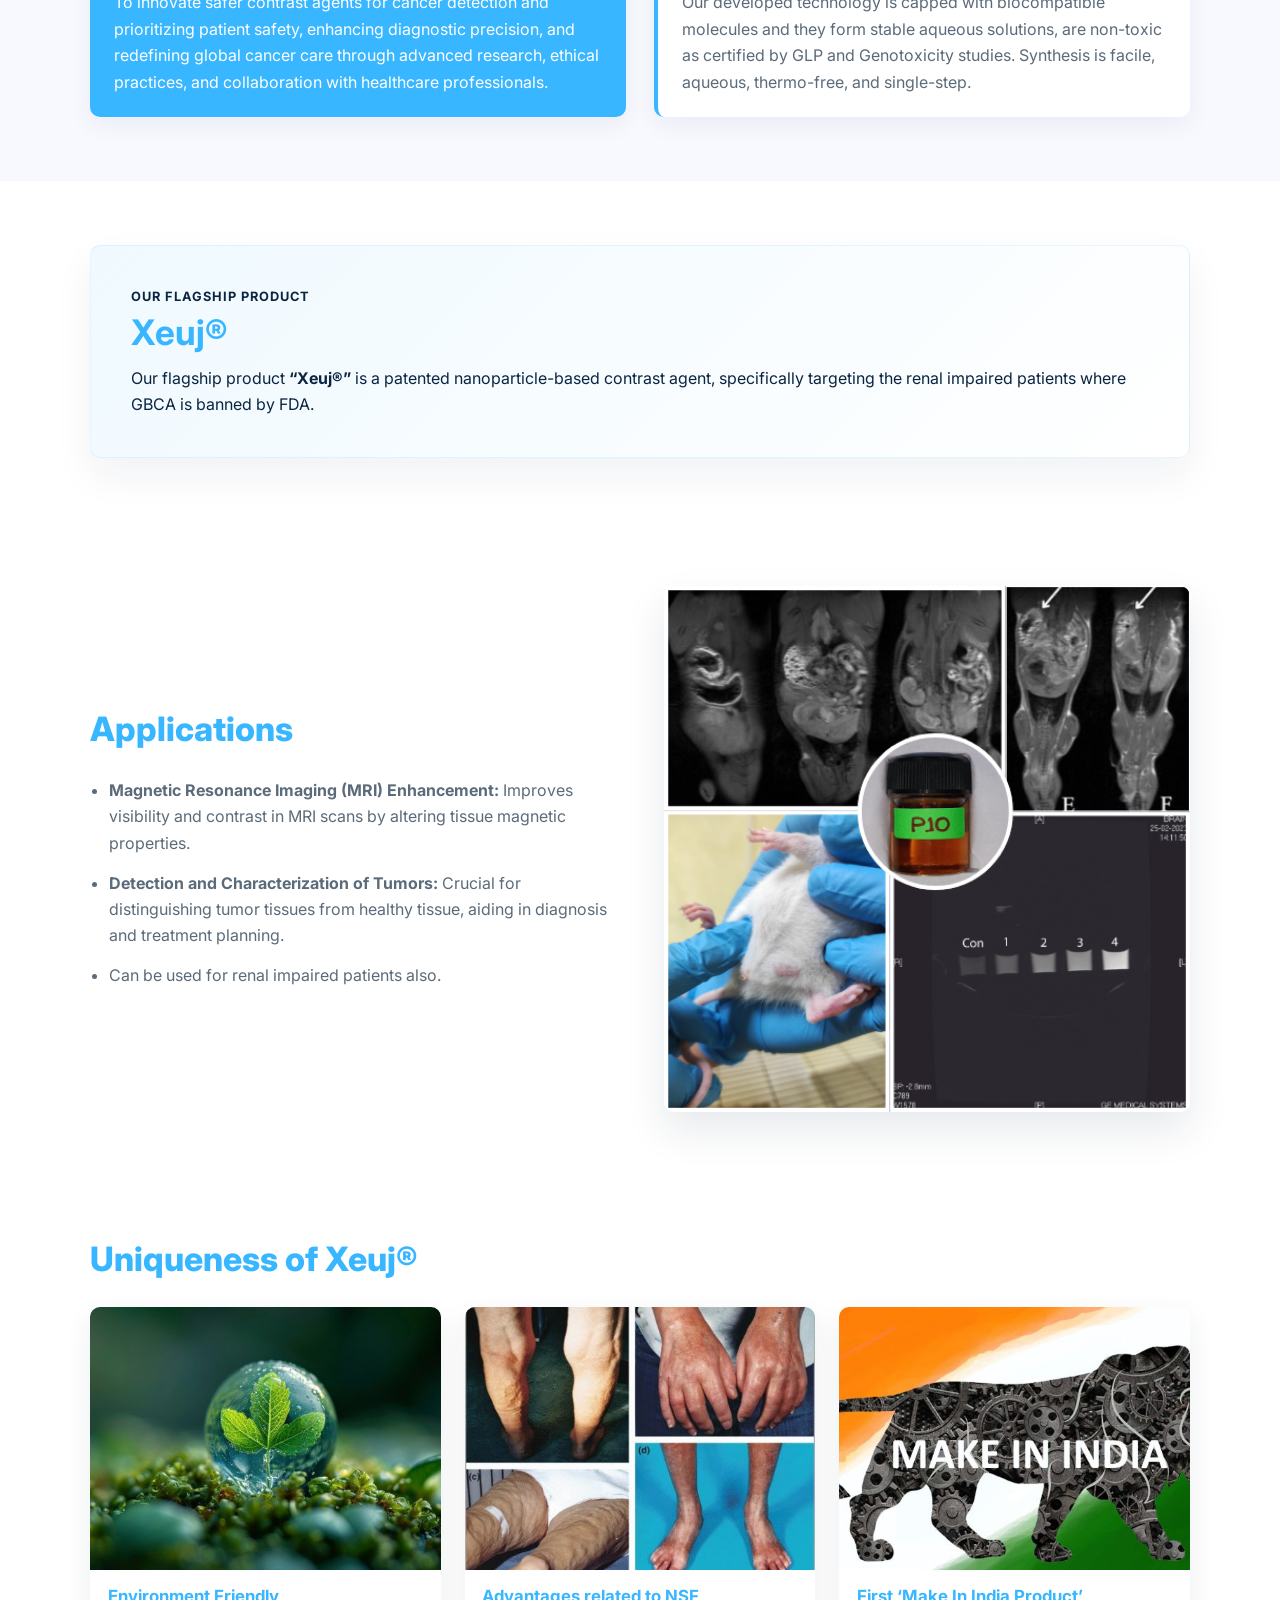
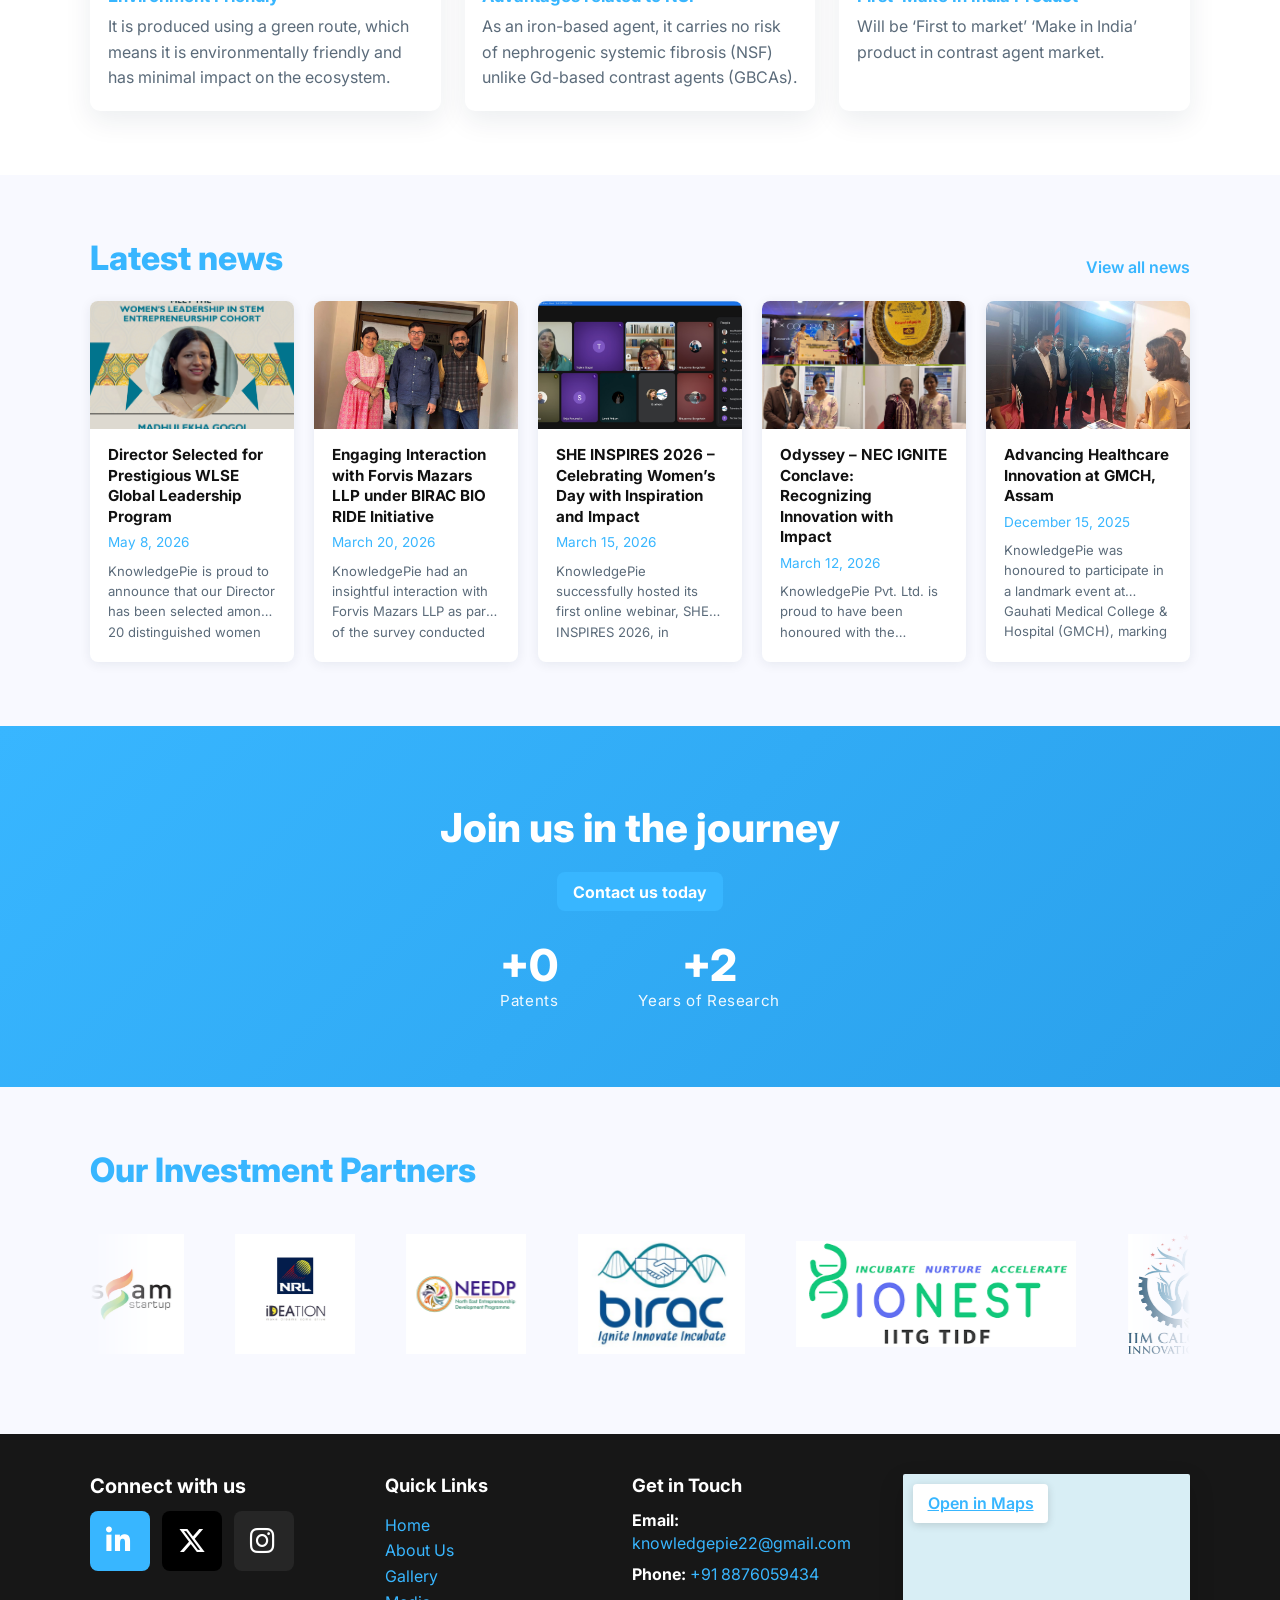
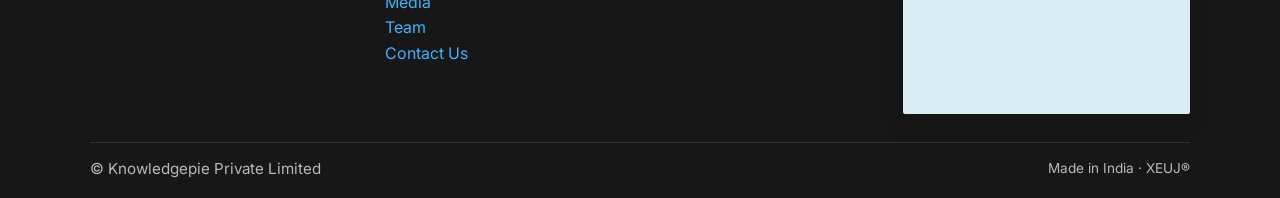
==== commit 879e1cec: "3rd commit" ====
--- a/index.html
+++ b/index.html
@@ -82,21 +82,16 @@
     <section class="home-section home-mission-tech alt">
       <div class="container home-mission-tech-grid">
         <div class="home-mission-tech-copy">
-          <div class="home-pillar">
+          <div class="home-pillar home-pillar--mission">
             <h3>Mission</h3>
-            <p>At Knowledgepie, our mission is to innovate safer contrast agents for cancer detection and prioritizing
-              patient safety, enhancing diagnostic precision, and redefining global cancer care through advanced
-              research, ethical practices, and collaboration with healthcare professionals.</p>
-          </div>
-          <div class="home-pillar">
+            <p>To innovate safer contrast agents for cancer detection and prioritizing patient safety, enhancing diagnostic precision, and redefining global cancer care through advanced research, ethical practices, and collaboration with healthcare professionals.</p>
+          </div>
+          <div class="home-pillar home-pillar--tech">
             <h3>Technology</h3>
             <p>Our developed technology is capped with biocompatible molecules and they form stable aqueous solutions,
               are non-toxic as certified by GLP and Genotoxicity studies. Synthesis is facile, aqueous, thermo-free, and
               single-step.</p>
           </div>
-        </div>
-        <div class="home-mission-tech-visual">
-          <img src="media/logo.png" alt="Knowledgepie innovation" width="400" height="400" loading="lazy">
         </div>
       </div>
     </section>
@@ -219,13 +214,13 @@
       <section class="footer-col footer-social" aria-labelledby="footer-connect-title">
         <h2 id="footer-connect-title">Connect with us</h2>
         <div class="social-links" aria-label="Social links">
-          <a class="social-link linkedin" href="#" aria-label="LinkedIn">
+          <a class="social-link linkedin" href="http://www.linkedin.com/in/knowledgepie-madhulekha-997b7b245" aria-label="LinkedIn">
             <i class="fa-brands fa-linkedin-in" aria-hidden="true"></i>
           </a>
-          <a class="social-link x" href="#" aria-label="X">
+          <a class="social-link x" href="https://x.com/knowledge_pie/" aria-label="X">
             <i class="fa-brands fa-x-twitter" aria-hidden="true"></i>
           </a>
-          <a class="social-link instagram" href="#" aria-label="Instagram">
+          <a class="social-link instagram" href="https://www.instagram.com/knowledge_pie/" aria-label="Instagram">
             <i class="fa-brands fa-instagram" aria-hidden="true"></i>
           </a>
         </div>
--- a/css/style.css
+++ b/css/style.css
@@ -514,12 +514,17 @@
 .home-xeuj-card h2{margin:.25rem 0 .75rem;font-size:clamp(1.75rem,3vw,2.2rem);color:var(--color-primary)}
 .home-xeuj-card p{margin:0;line-height:1.65;color:var(--color-text)}
 
-.home-mission-tech-grid{display:grid;grid-template-columns:1fr minmax(220px,360px);gap:clamp(1.5rem,4vw,3rem);align-items:center}
-.home-mission-tech-copy{display:grid;gap:1.25rem}
-.home-pillar{background:#fff;padding:1.35rem 1.5rem;border-radius:var(--radius);border-left:4px solid var(--color-primary);box-shadow:0 8px 24px rgba(11,37,64,.06)}
-.home-pillar h3{margin:0 0 .6rem;font-size:1.15rem;color:var(--color-primary)}
-.home-pillar p{margin:0;line-height:1.65;color:var(--color-muted)}
-.home-mission-tech-visual img{width:100%;max-width:320px;margin:0 auto;display:block;border-radius:var(--radius);box-shadow:0 18px 40px rgba(11,37,64,.1);background:#fff;padding:1.5rem}
+.home-mission-tech-grid{display:grid;grid-template-columns:1fr;gap:clamp(1.5rem,4vw,3rem);align-items:stretch}
+.home-mission-tech-copy{display:grid;grid-template-columns:1fr 1fr;gap:clamp(1rem,2.5vw,1.75rem);align-items:start}
+.home-pillar{background:#fff;padding:1.35rem 1.5rem;border-radius:var(--radius);box-shadow:0 8px 24px rgba(11,37,64,.06)}
+.home-pillar h3{margin:0 0 .6rem;font-size:1.15rem}
+.home-pillar p{margin:0;line-height:1.65}
+.home-pillar--mission{background:var(--color-primary);color:#fff}
+.home-pillar--mission h3,.home-pillar--mission p{color:#fff}
+.home-pillar--tech{background:#fff;color:var(--color-text);border-left:4px solid var(--color-primary)}
+.home-pillar--tech h3{color:var(--color-primary)}
+.home-pillar--tech p{color:var(--color-muted)}
+/* removed visual image block (no longer used) */
 
 .home-uniqueness-grid{display:grid;grid-template-columns:repeat(3,1fr);gap:1.5rem}
 .home-unique-card{background:#fff;border-radius:var(--radius);overflow:hidden;box-shadow:0 10px 28px rgba(11,37,64,.08);display:flex;flex-direction:column;height:100%}
@@ -570,7 +575,7 @@
   .home-intro-grid{grid-template-columns:1fr}
   .home-uniqueness-grid{grid-template-columns:1fr}
   .home-mission-tech-grid{grid-template-columns:1fr}
-  .home-mission-tech-visual{order:-1}
+  .home-mission-tech-copy{grid-template-columns:1fr}
   .home-applications-grid{grid-template-columns:1fr}
   .home-applications-visual{max-width:480px;margin:0 auto}
 }
